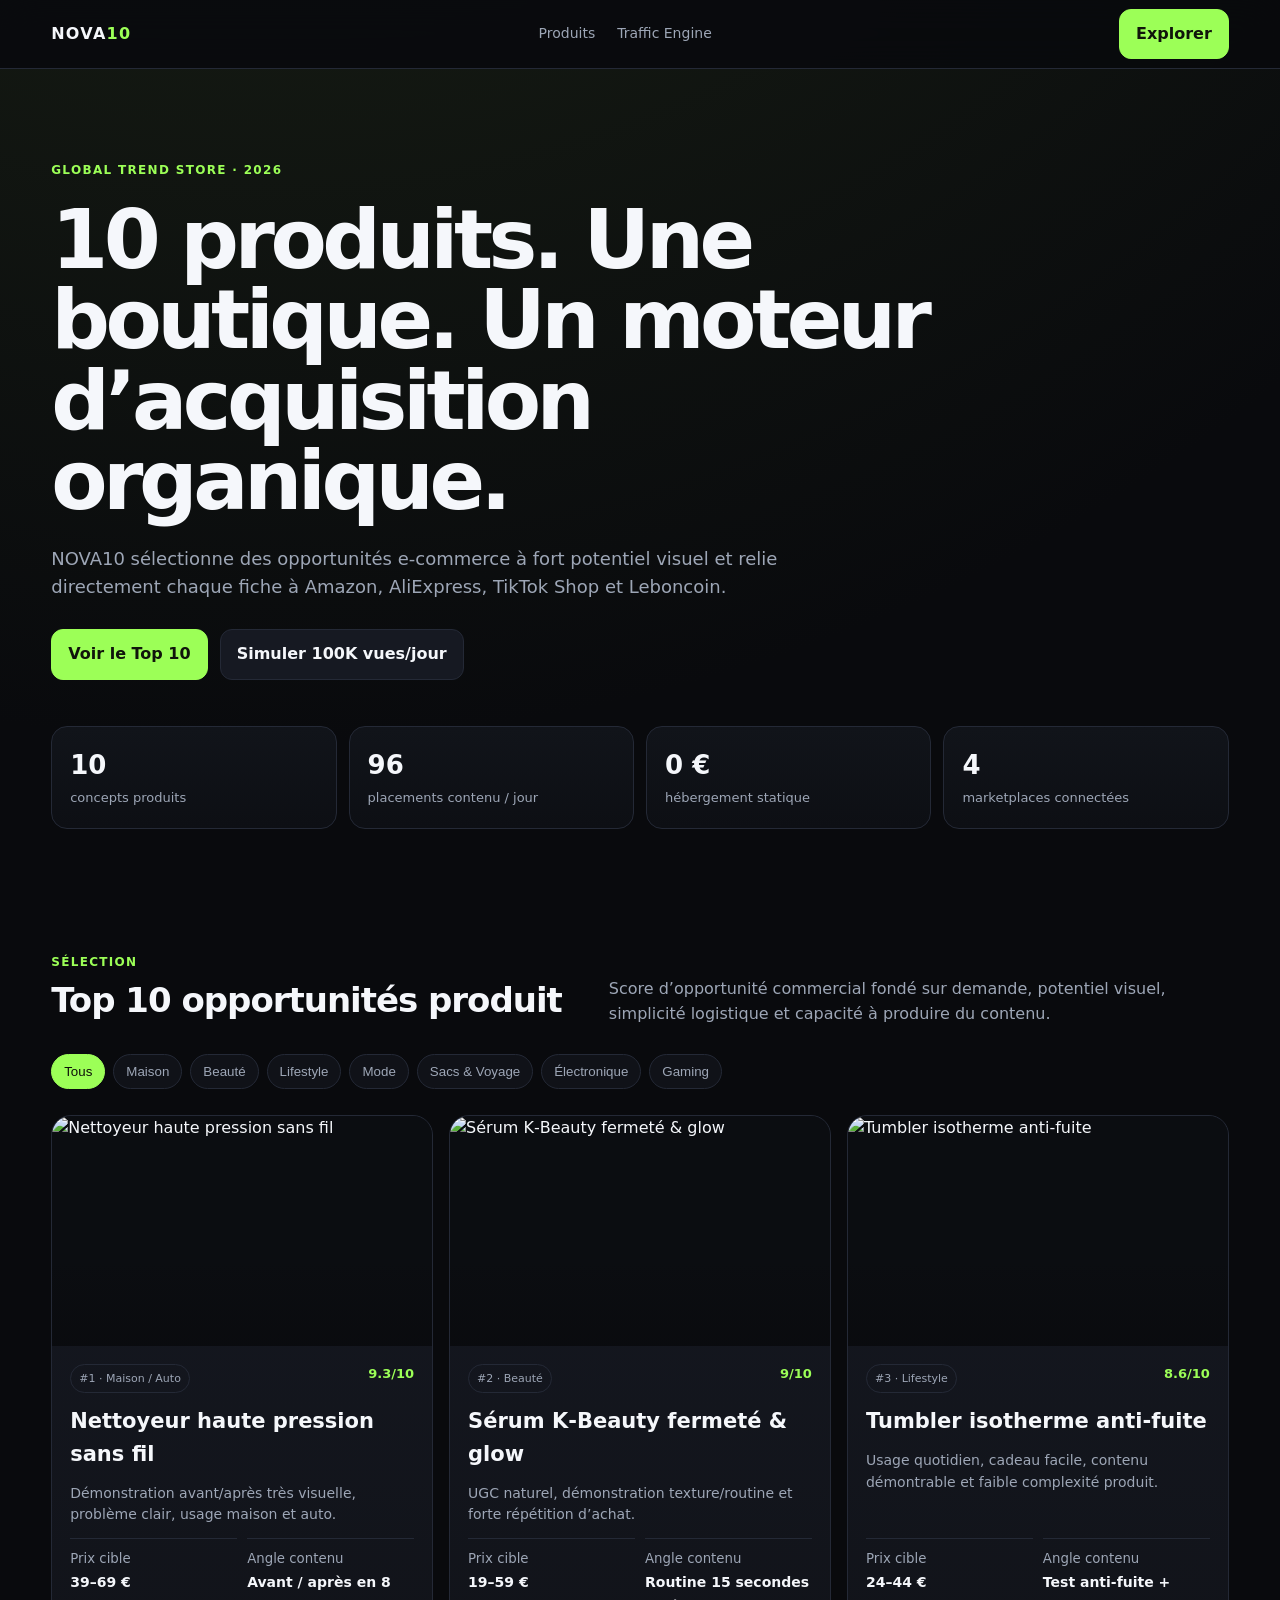
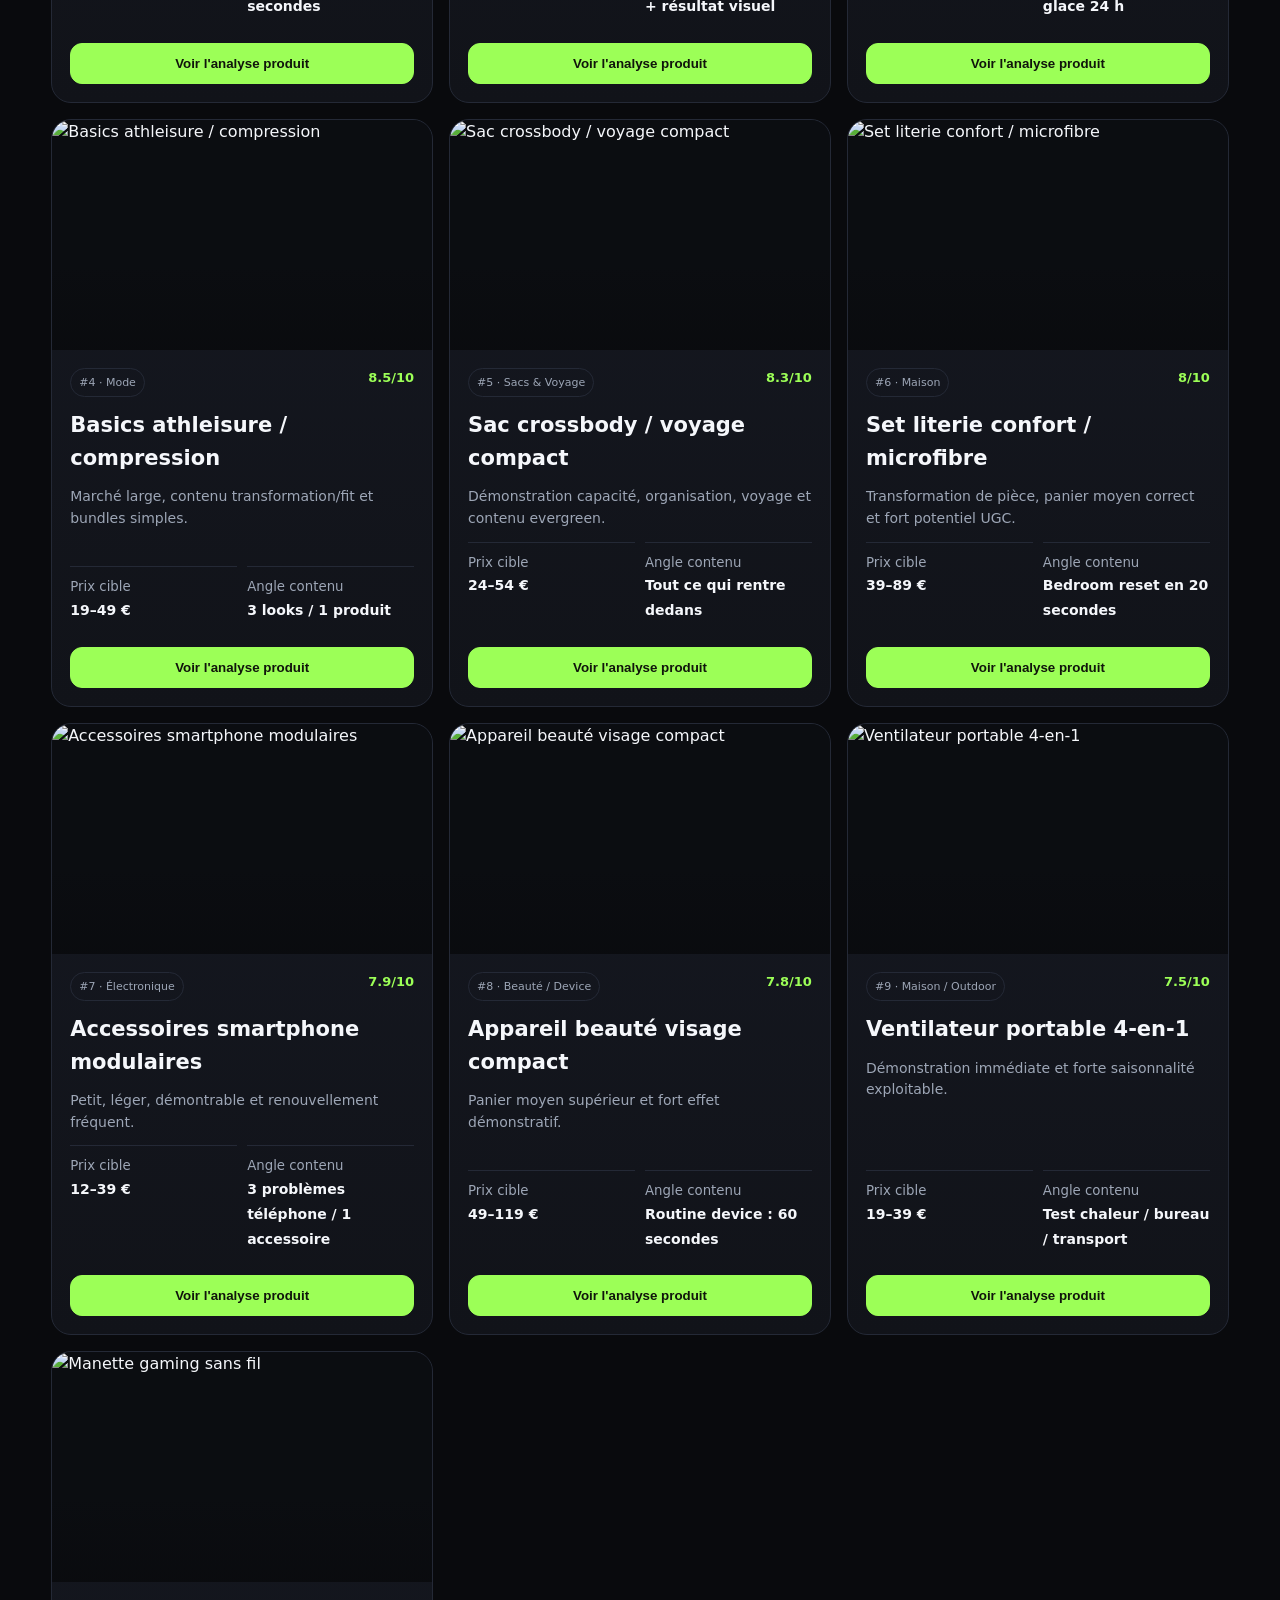
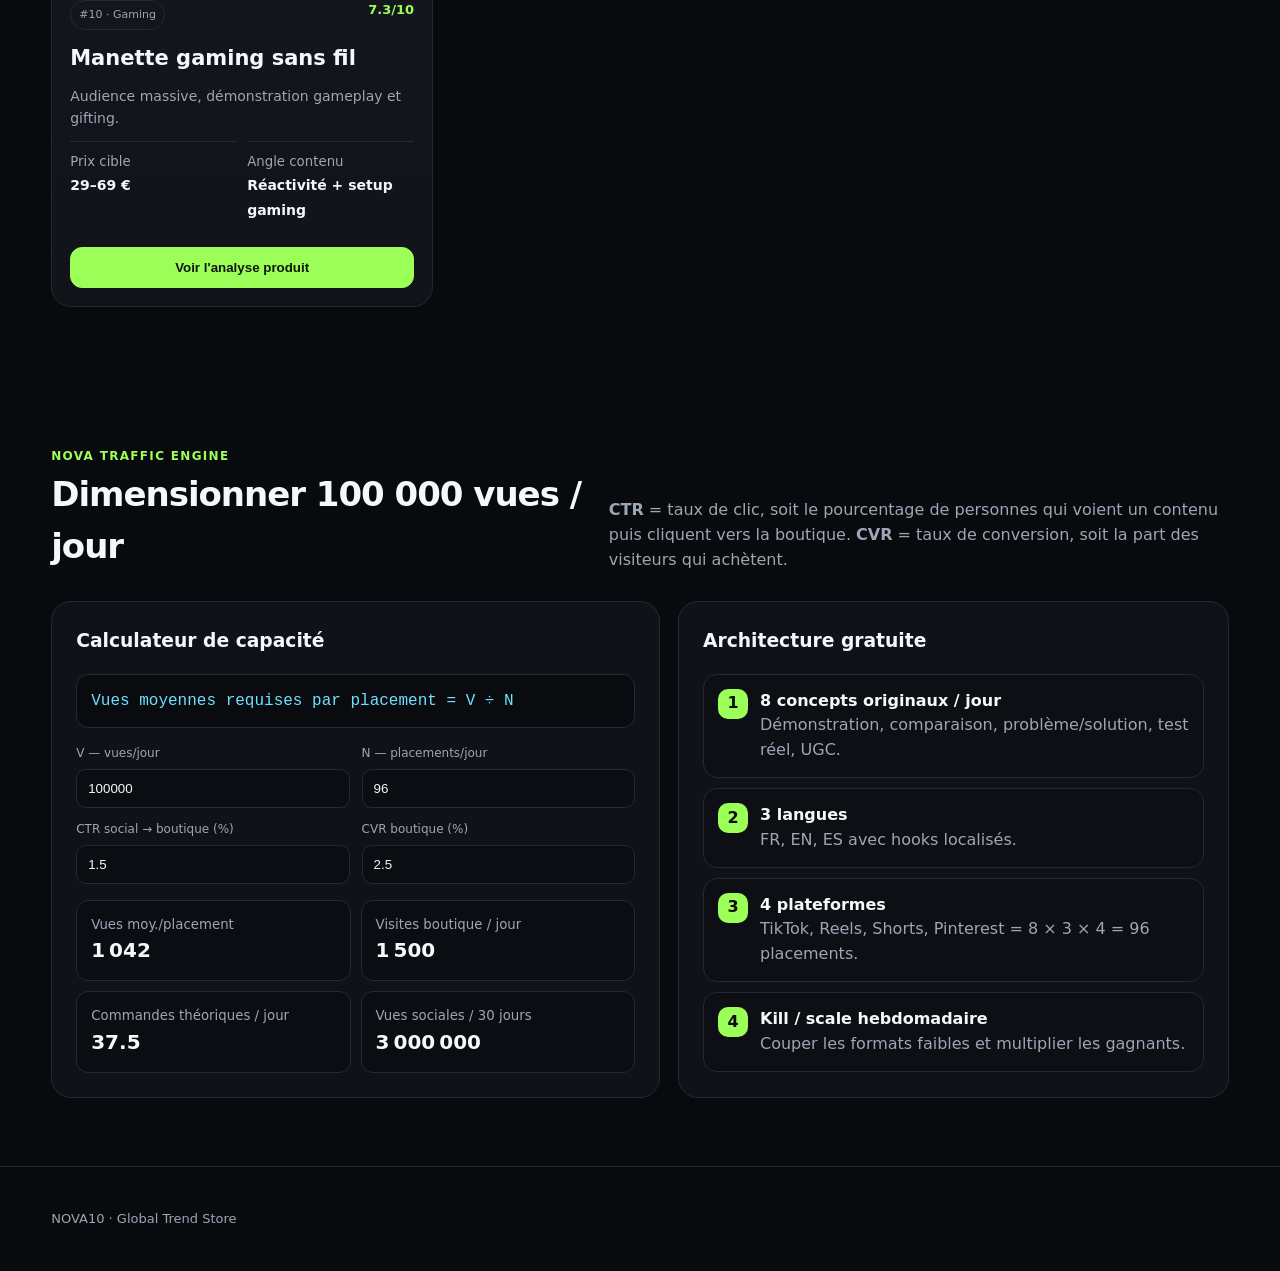
==== public/index.html @ 5c788a46 "Deploy final NOVA10 store with real product images" ====
<!doctype html>
<html lang="fr">
<head>
<meta charset="utf-8">
<meta name="viewport" content="width=device-width,initial-scale=1">
<title>NOVA10 — Global Trend Store</title>
<meta name="description" content="Top 10 produits e-commerce avec liens vers marketplaces et moteur de trafic organique.">
<style>
:root{--bg:#090a0d;--card:#111319;--card2:#151821;--text:#f5f7fb;--muted:#9da6b6;--line:#242936;--accent:#9cff57;--accent2:#70e1ff}*{box-sizing:border-box}html{scroll-behavior:smooth}body{margin:0;background:radial-gradient(circle at 20% -20%,#202a18 0,transparent 30%),var(--bg);font-family:Inter,system-ui,-apple-system,Segoe UI,Roboto,Arial;color:var(--text);line-height:1.55}a{color:inherit;text-decoration:none}.wrap{width:min(1180px,92vw);margin:auto}nav{position:sticky;top:0;z-index:20;background:rgba(9,10,13,.88);backdrop-filter:blur(18px);border-bottom:1px solid var(--line)}.navin{height:68px;display:flex;align-items:center;justify-content:space-between;gap:20px}.brand{font-weight:900;letter-spacing:.08em}.brand b{color:var(--accent)}.navlinks{display:flex;gap:22px;color:var(--muted);font-size:14px}.btn{display:inline-flex;align-items:center;justify-content:center;border-radius:12px;padding:12px 16px;border:1px solid var(--line);background:#161922;font-weight:750;cursor:pointer}.btn.primary{background:var(--accent);border-color:var(--accent);color:#10150b}.hero{padding:88px 0 52px}.kicker{display:inline-block;color:var(--accent);font-weight:800;letter-spacing:.11em;text-transform:uppercase;font-size:12px}h1{font-size:clamp(42px,7vw,82px);line-height:.98;margin:18px 0 24px;max-width:980px;letter-spacing:-.055em}.hero p{max-width:760px;color:var(--muted);font-size:18px}.hero-actions{display:flex;gap:12px;flex-wrap:wrap;margin-top:28px}.stats{display:grid;grid-template-columns:repeat(4,1fr);gap:12px;margin-top:46px}.stat{padding:18px;border:1px solid var(--line);border-radius:16px;background:linear-gradient(180deg,#11141a,#0d0f14)}.stat strong{font-size:26px;display:block}.stat span{font-size:13px;color:var(--muted)}section{padding:68px 0}.section-head{display:flex;justify-content:space-between;align-items:end;gap:20px;margin-bottom:28px}.section-head h2{font-size:34px;margin:0;letter-spacing:-.03em}.section-head p{max-width:620px;color:var(--muted);margin:0}.filters{display:flex;gap:8px;flex-wrap:wrap;margin:20px 0 26px}.filter{border:1px solid var(--line);background:#101218;color:var(--muted);padding:9px 12px;border-radius:999px;cursor:pointer}.filter.active{color:#0d1109;background:var(--accent);border-color:var(--accent)}.grid{display:grid;grid-template-columns:repeat(3,1fr);gap:16px}.card{border:1px solid var(--line);background:linear-gradient(180deg,var(--card2),var(--card));border-radius:20px;overflow:hidden;display:flex;flex-direction:column;min-height:470px}.visual{height:230px;position:relative;overflow:hidden;background:#0b0d11}.visual img{width:100%;height:100%;object-fit:cover;display:block;transition:transform .25s}.card:hover .visual img{transform:scale(1.025)}.visual:after{content:'';position:absolute;inset:auto 0 0 0;height:38%;background:linear-gradient(180deg,transparent,rgba(9,10,13,.6))}.cardbody{padding:18px;display:flex;flex-direction:column;gap:12px;flex:1}.tagrow{display:flex;justify-content:space-between;gap:10px}.tag{font-size:11px;border:1px solid var(--line);padding:5px 8px;border-radius:999px;color:var(--muted)}.score{color:var(--accent);font-weight:850;font-size:13px}.card h3{margin:0;font-size:21px}.card p{color:var(--muted);font-size:14px;margin:0}.meta{display:grid;grid-template-columns:1fr 1fr;gap:10px;margin-top:auto}.meta div{border-top:1px solid var(--line);padding-top:10px}.meta small{display:block;color:var(--muted)}.meta strong{font-size:14px}.card .btn{margin-top:12px;width:100%}.lab{display:grid;grid-template-columns:1.05fr .95fr;gap:18px}.panel{border:1px solid var(--line);border-radius:20px;background:#101219;padding:24px}.panel h3{margin-top:0}.equation{font-family:ui-monospace,SFMono-Regular,Menlo,monospace;background:#090b0f;border:1px solid var(--line);padding:14px;border-radius:12px;color:var(--accent2)}.controls{display:grid;grid-template-columns:repeat(2,1fr);gap:12px}.control label{display:block;color:var(--muted);font-size:12px;margin-bottom:6px}.control input{width:100%;background:#0b0d12;border:1px solid var(--line);border-radius:10px;padding:11px;color:var(--text)}.output{display:grid;grid-template-columns:repeat(2,1fr);gap:10px;margin-top:16px}.metric{padding:14px;border-radius:12px;background:#0b0d12;border:1px solid var(--line)}.metric small{display:block;color:var(--muted)}.metric b{font-size:20px}.stack{display:grid;gap:10px}.step{display:flex;gap:12px;align-items:flex-start;padding:14px;border:1px solid var(--line);border-radius:14px;background:#0d0f14}.stepnum{min-width:30px;height:30px;border-radius:10px;background:var(--accent);color:#0a0e07;display:grid;place-items:center;font-weight:900}.notice{border-left:3px solid var(--accent2);padding:14px 16px;background:#0d1116;color:var(--muted);border-radius:0 10px 10px 0}footer{padding:42px 0;border-top:1px solid var(--line);color:var(--muted);font-size:13px}.modal{position:fixed;inset:0;background:rgba(0,0,0,.76);display:none;align-items:center;justify-content:center;padding:20px;z-index:50}.modal.open{display:flex}.modalbox{width:min(650px,96vw);max-height:90vh;overflow:auto;background:#11141a;border:1px solid var(--line);border-radius:22px;padding:26px;position:relative}.close{position:absolute;right:16px;top:12px;border:0;background:transparent;color:white;font-size:28px;cursor:pointer}.shops{display:grid;grid-template-columns:1fr 1fr;gap:10px;margin-top:16px}@media(max-width:900px){.grid{grid-template-columns:repeat(2,1fr)}.lab{grid-template-columns:1fr}.stats{grid-template-columns:repeat(2,1fr)}}@media(max-width:620px){.navlinks{display:none}.grid{grid-template-columns:1fr}.controls,.output,.shops{grid-template-columns:1fr}.section-head{display:block}h1{font-size:48px}.visual{height:250px}}
</style>
</head>
<body>
<nav><div class="wrap navin"><a class="brand" href="#">NOVA<b>10</b></a><div class="navlinks"><a href="#shop">Produits</a><a href="#traffic">Traffic Engine</a></div><a class="btn primary" href="#shop">Explorer</a></div></nav>
<header class="hero"><div class="wrap"><span class="kicker">Global trend store · 2026</span><h1>10 produits. Une boutique. Un moteur d’acquisition organique.</h1><p>NOVA10 sélectionne des opportunités e-commerce à fort potentiel visuel et relie directement chaque fiche à Amazon, AliExpress, TikTok Shop et Leboncoin.</p><div class="hero-actions"><a class="btn primary" href="#shop">Voir le Top 10</a><a class="btn" href="#traffic">Simuler 100K vues/jour</a></div><div class="stats"><div class="stat"><strong>10</strong><span>concepts produits</span></div><div class="stat"><strong>96</strong><span>placements contenu / jour</span></div><div class="stat"><strong>0 €</strong><span>hébergement statique</span></div><div class="stat"><strong>4</strong><span>marketplaces connectées</span></div></div></div></header>
<main>
<section id="shop"><div class="wrap"><div class="section-head"><div><span class="kicker">Sélection</span><h2>Top 10 opportunités produit</h2></div><p>Score d’opportunité commercial fondé sur demande, potentiel visuel, simplicité logistique et capacité à produire du contenu.</p></div><div id="filters" class="filters"></div><div id="productGrid" class="grid"></div></div></section>
<section id="traffic"><div class="wrap"><div class="section-head"><div><span class="kicker">NOVA Traffic Engine</span><h2>Dimensionner 100 000 vues / jour</h2></div><p><b>CTR</b> = taux de clic, soit le pourcentage de personnes qui voient un contenu puis cliquent vers la boutique. <b>CVR</b> = taux de conversion, soit la part des visiteurs qui achètent.</p></div><div class="lab"><div class="panel"><h3>Calculateur de capacité</h3><div class="equation">Vues moyennes requises par placement = V ÷ N</div><div class="controls" style="margin-top:16px"><div class="control"><label>V — vues/jour</label><input id="targetViews" type="number" value="100000"></div><div class="control"><label>N — placements/jour</label><input id="placements" type="number" value="96"></div><div class="control"><label>CTR social → boutique (%)</label><input id="ctr" type="number" step=".1" value="1.5"></div><div class="control"><label>CVR boutique (%)</label><input id="cvr" type="number" step=".1" value="2.5"></div></div><div class="output"><div class="metric"><small>Vues moy./placement</small><b id="avgViews"></b></div><div class="metric"><small>Visites boutique / jour</small><b id="visits"></b></div><div class="metric"><small>Commandes théoriques / jour</small><b id="orders"></b></div><div class="metric"><small>Vues sociales / 30 jours</small><b id="monthlyViews"></b></div></div></div><div class="panel"><h3>Architecture gratuite</h3><div class="stack"><div class="step"><div class="stepnum">1</div><div><b>8 concepts originaux / jour</b><br><span style="color:#9da6b6">Démonstration, comparaison, problème/solution, test réel, UGC.</span></div></div><div class="step"><div class="stepnum">2</div><div><b>3 langues</b><br><span style="color:#9da6b6">FR, EN, ES avec hooks localisés.</span></div></div><div class="step"><div class="stepnum">3</div><div><b>4 plateformes</b><br><span style="color:#9da6b6">TikTok, Reels, Shorts, Pinterest = 8 × 3 × 4 = 96 placements.</span></div></div><div class="step"><div class="stepnum">4</div><div><b>Kill / scale hebdomadaire</b><br><span style="color:#9da6b6">Couper les formats faibles et multiplier les gagnants.</span></div></div></div></div></div></div></section>
</main>
<footer><div class="wrap">NOVA10 · Global Trend Store</div></footer>
<div id="modal" class="modal"><div class="modalbox"><button class="close" onclick="closeModal()">×</button><div id="modalContent"></div></div></div>
<script>
const P=[
{rank:1,slug:'pressure',name:'Nettoyeur haute pression sans fil',category:'Maison / Auto',score:9.3,retail:'39–69 €',why:'Démonstration avant/après très visuelle, problème clair, usage maison et auto.',angle:'Avant / après en 8 secondes',image:'https://images.pexels.com/photos/6873081/pexels-photo-6873081.jpeg?auto=compress&cs=tinysrgb&w=1200',amazon:'https://www.amazon.fr/s?k=nettoyeur+haute+pression+sans+fil',ali:'https://www.aliexpress.com/wholesale?SearchText=cordless+pressure+washer',tiktok:'https://shop.tiktok.com/us/k/cordless-pressure-washer'},
{rank:2,slug:'serum',name:'Sérum K‑Beauty fermeté & glow',category:'Beauté',score:9.0,retail:'19–59 €',why:'UGC naturel, démonstration texture/routine et forte répétition d’achat.',angle:'Routine 15 secondes + résultat visuel',image:'https://images.pexels.com/photos/12563412/pexels-photo-12563412.jpeg?auto=compress&cs=tinysrgb&w=1200',amazon:'https://www.amazon.fr/s?k=korean+firming+serum+kbeauty',ali:'https://www.aliexpress.com/wholesale?SearchText=korean+firming+serum',tiktok:'https://shop.tiktok.com/us/k/korean-firming-serum'},
{rank:3,slug:'tumbler',name:'Tumbler isotherme anti-fuite',category:'Lifestyle',score:8.6,retail:'24–44 €',why:'Usage quotidien, cadeau facile, contenu démontrable et faible complexité produit.',angle:'Test anti-fuite + glace 24 h',image:'https://images.pexels.com/photos/36890951/pexels-photo-36890951.jpeg?auto=compress&cs=tinysrgb&w=1200',amazon:'https://www.amazon.fr/s?k=tumbler+isotherme+anti+fuite',ali:'https://www.aliexpress.com/wholesale?SearchText=insulated+tumbler+leakproof',tiktok:'https://shop.tiktok.com/us/k/insulated-tumbler'},
{rank:4,slug:'athleisure',name:'Basics athleisure / compression',category:'Mode',score:8.5,retail:'19–49 €',why:'Marché large, contenu transformation/fit et bundles simples.',angle:'3 looks / 1 produit',image:'https://images.pexels.com/photos/29259720/pexels-photo-29259720.jpeg?auto=compress&cs=tinysrgb&w=1200',amazon:'https://www.amazon.fr/s?k=athleisure+compression+set',ali:'https://www.aliexpress.com/wholesale?SearchText=athleisure+compression+set',tiktok:'https://shop.tiktok.com/us/k/athleisure'},
{rank:5,slug:'crossbody',name:'Sac crossbody / voyage compact',category:'Sacs & Voyage',score:8.3,retail:'24–54 €',why:'Démonstration capacité, organisation, voyage et contenu evergreen.',angle:'Tout ce qui rentre dedans',image:'https://images.pexels.com/photos/36283940/pexels-photo-36283940.jpeg?auto=compress&cs=tinysrgb&w=1200',amazon:'https://www.amazon.fr/s?k=sac+crossbody+voyage+compact',ali:'https://www.aliexpress.com/wholesale?SearchText=crossbody+travel+bag',tiktok:'https://shop.tiktok.com/us/k/crossbody-bag'},
{rank:6,slug:'bedding',name:'Set literie confort / microfibre',category:'Maison',score:8.0,retail:'39–89 €',why:'Transformation de pièce, panier moyen correct et fort potentiel UGC.',angle:'Bedroom reset en 20 secondes',image:'https://images.pexels.com/photos/5629134/pexels-photo-5629134.jpeg?auto=compress&cs=tinysrgb&w=1200',amazon:'https://www.amazon.fr/s?k=parure+de+lit+microfibre+confort',ali:'https://www.aliexpress.com/wholesale?SearchText=microfiber+bedding+set',tiktok:'https://shop.tiktok.com/us/k/bedding-set'},
{rank:7,slug:'phone',name:'Accessoires smartphone modulaires',category:'Électronique',score:7.9,retail:'12–39 €',why:'Petit, léger, démontrable et renouvellement fréquent.',angle:'3 problèmes téléphone / 1 accessoire',image:'https://images.pexels.com/photos/10736999/pexels-photo-10736999.jpeg?auto=compress&cs=tinysrgb&w=1200',amazon:'https://www.amazon.fr/s?k=accessoires+smartphone+support+chargeur',ali:'https://www.aliexpress.com/wholesale?SearchText=smartphone+accessories',tiktok:'https://shop.tiktok.com/us/k/phone-accessories'},
{rank:8,slug:'beauty-device',name:'Appareil beauté visage compact',category:'Beauté / Device',score:7.8,retail:'49–119 €',why:'Panier moyen supérieur et fort effet démonstratif.',angle:'Routine device : 60 secondes',image:'https://images.pexels.com/photos/7011389/pexels-photo-7011389.jpeg?auto=compress&cs=tinysrgb&w=1200',amazon:'https://www.amazon.fr/s?k=appareil+beaute+visage+massage+led',ali:'https://www.aliexpress.com/wholesale?SearchText=facial+beauty+device',tiktok:'https://shop.tiktok.com/us/k/facial-beauty-device'},
{rank:9,slug:'fan',name:'Ventilateur portable 4-en-1',category:'Maison / Outdoor',score:7.5,retail:'19–39 €',why:'Démonstration immédiate et forte saisonnalité exploitable.',angle:'Test chaleur / bureau / transport',image:'https://images.pexels.com/photos/27023942/pexels-photo-27023942.jpeg?auto=compress&cs=tinysrgb&w=1200',amazon:'https://www.amazon.fr/s?k=ventilateur+portable+rechargeable+4+en+1',ali:'https://www.aliexpress.com/wholesale?SearchText=portable+fan+rechargeable',tiktok:'https://shop.tiktok.com/us/k/portable-fan'},
{rank:10,slug:'controller',name:'Manette gaming sans fil',category:'Gaming',score:7.3,retail:'29–69 €',why:'Audience massive, démonstration gameplay et gifting.',angle:'Réactivité + setup gaming',image:'https://images.pexels.com/photos/7862248/pexels-photo-7862248.jpeg?auto=compress&cs=tinysrgb&w=1200',amazon:'https://www.amazon.fr/s?k=manette+gaming+pc+sans+fil',ali:'https://www.aliexpress.com/wholesale?SearchText=gaming+controller+wireless',tiktok:'https://shop.tiktok.com/us/k/gaming-controller'}
];
const grid=document.querySelector('#productGrid'),filterBox=document.querySelector('#filters'),modal=document.querySelector('#modal'),modalContent=document.querySelector('#modalContent');
function cats(){return ['Tous',...new Set(P.map(p=>p.category.split(' / ')[0]))]}
function renderFilters(){filterBox.innerHTML=cats().map((c,i)=>`<button class="filter ${i===0?'active':''}" data-cat="${c}">${c}</button>`).join('');document.querySelectorAll('.filter').forEach(b=>b.onclick=()=>{document.querySelectorAll('.filter').forEach(x=>x.classList.remove('active'));b.classList.add('active');renderProducts(b.dataset.cat)})}
function renderProducts(cat='Tous'){const list=cat==='Tous'?P:P.filter(p=>p.category.startsWith(cat));grid.innerHTML=list.map(p=>`<article class="card"><div class="visual"><img src="${p.image}" alt="${p.name}" loading="lazy"></div><div class="cardbody"><div class="tagrow"><span class="tag">#${p.rank} · ${p.category}</span><span class="score">${p.score}/10</span></div><h3>${p.name}</h3><p>${p.why}</p><div class="meta"><div><small>Prix cible</small><strong>${p.retail}</strong></div><div><small>Angle contenu</small><strong>${p.angle}</strong></div></div><button class="btn primary" onclick="openProduct('${p.slug}')">Voir l'analyse produit</button></div></article>`).join('')}
window.openProduct=function(slug){const p=P.find(x=>x.slug===slug);const lbc='https://www.leboncoin.fr/recherche?text='+encodeURIComponent(p.name);modalContent.innerHTML=`<span class="kicker">Offres disponibles</span><div style="display:grid;grid-template-columns:130px 1fr;gap:16px;align-items:start;margin-top:12px"><img src="${p.image}" alt="${p.name}" style="width:130px;height:130px;object-fit:cover;border-radius:16px;border:1px solid var(--line)"><div><h2 style="margin:0 0 8px">${p.name}</h2><p style="color:#9da6b6;margin:0">${p.why}</p></div></div><p><strong>Angle créatif :</strong> ${p.angle}</p><p><strong>Prix cible :</strong> ${p.retail}</p><div class="notice">Les liens renvoient vers des recherches/offres réelles. Les prix, vendeurs et disponibilités peuvent changer.</div><div class="shops"><a class="btn primary" target="_blank" rel="sponsored nofollow noopener" href="${p.amazon}">Amazon</a><a class="btn" target="_blank" rel="sponsored nofollow noopener" href="${p.ali}">AliExpress</a><a class="btn" target="_blank" rel="sponsored nofollow noopener" href="${p.tiktok}">TikTok Shop</a><a class="btn" target="_blank" rel="nofollow noopener" href="${lbc}">Leboncoin</a></div>`;modal.classList.add('open')};window.closeModal=()=>modal.classList.remove('open');modal.addEventListener('click',e=>{if(e.target===modal)closeModal()});
function recalc(){const V=+targetViews.value||0,N=+placements.value||1,C=(+ctr.value||0)/100,R=(+cvr.value||0)/100;avgViews.textContent=Math.round(V/N).toLocaleString('fr-FR');visits.textContent=Math.round(V*C).toLocaleString('fr-FR');orders.textContent=(V*C*R).toFixed(1);monthlyViews.textContent=Math.round(V*30).toLocaleString('fr-FR')}['targetViews','placements','ctr','cvr'].forEach(id=>document.querySelector('#'+id).addEventListener('input',recalc));renderFilters();renderProducts();recalc();
</script>
</body>
</html>
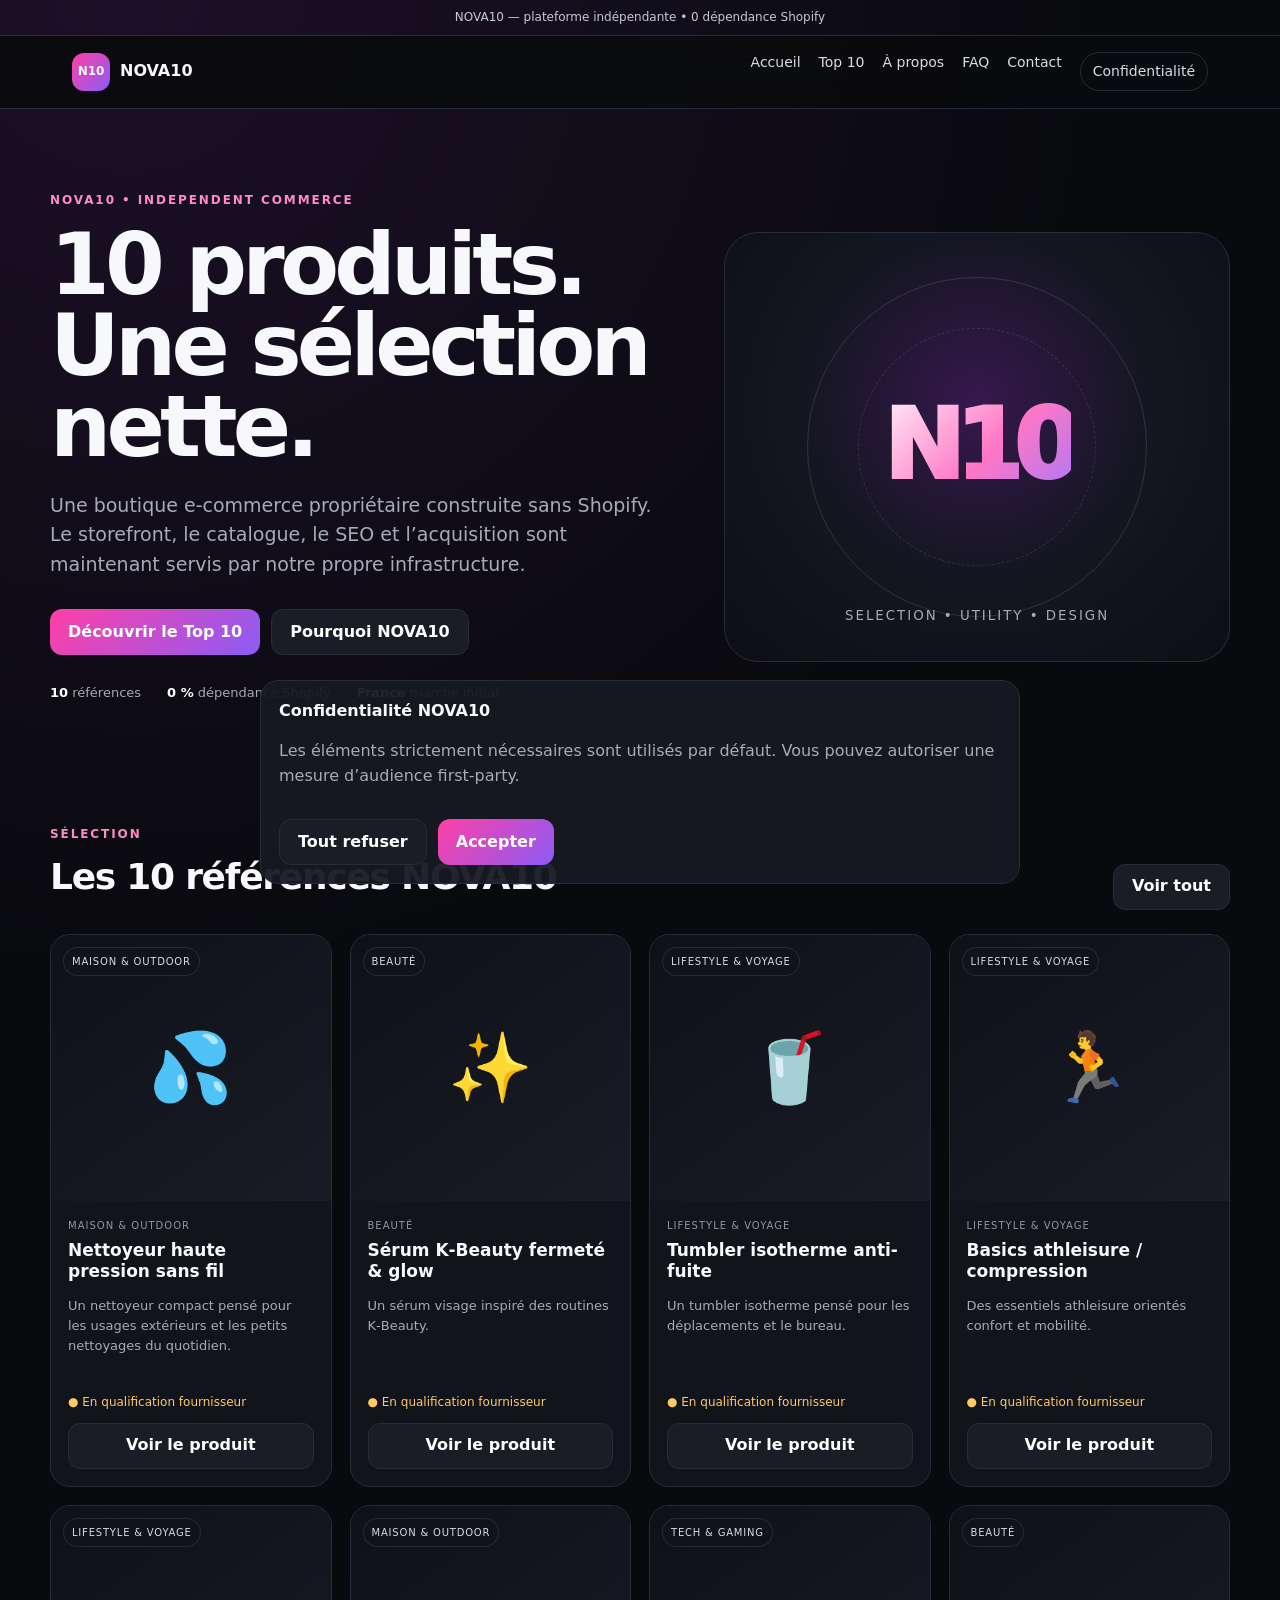
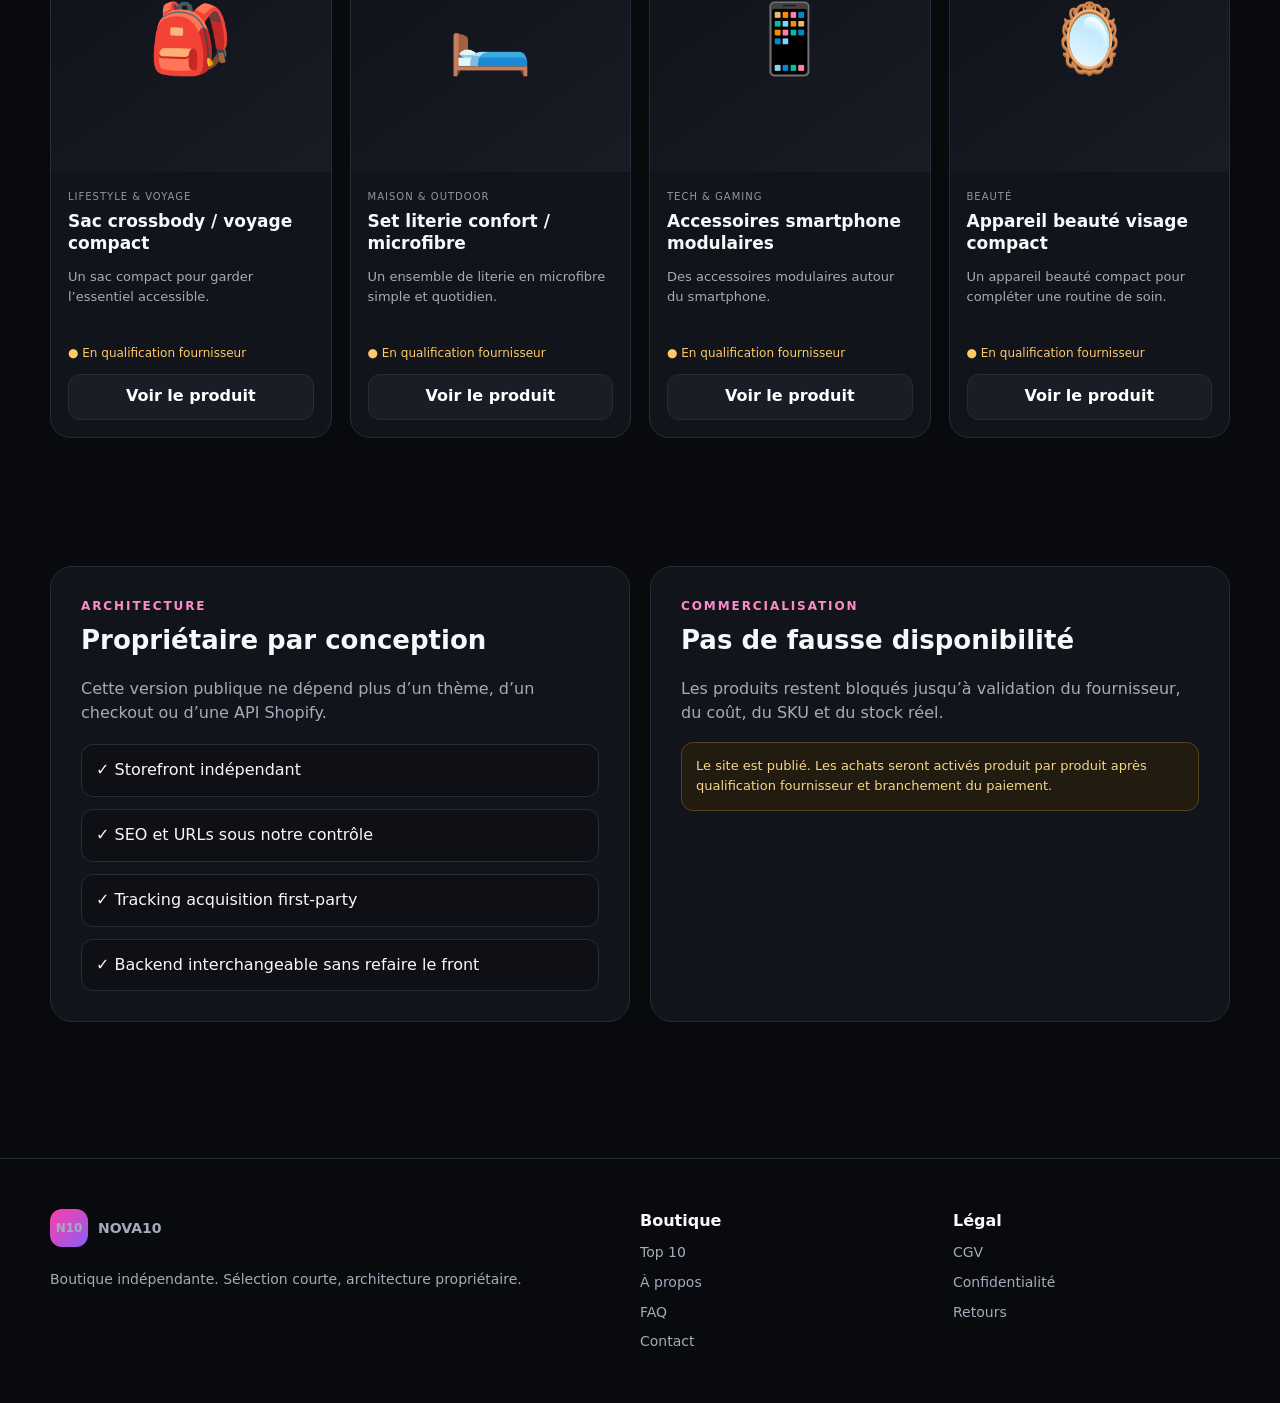
==== commit bd74bf25: "Publish independent NOVA10 storefront" ====
--- a/public/index.html
+++ b/public/index.html
@@ -1,42 +1,29 @@
 <!doctype html>
 <html lang="fr">
 <head>
-<meta charset="utf-8">
-<meta name="viewport" content="width=device-width,initial-scale=1">
-<title>NOVA10 — Global Trend Store</title>
-<meta name="description" content="Top 10 produits e-commerce avec liens vers marketplaces et moteur de trafic organique.">
+<meta charset="utf-8"><meta name="viewport" content="width=device-width,initial-scale=1">
+<title>NOVA10 — Boutique indépendante</title>
+<meta name="description" content="NOVA10, boutique e-commerce indépendante de Shopify.">
 <style>
-:root{--bg:#090a0d;--card:#111319;--card2:#151821;--text:#f5f7fb;--muted:#9da6b6;--line:#242936;--accent:#9cff57;--accent2:#70e1ff}*{box-sizing:border-box}html{scroll-behavior:smooth}body{margin:0;background:radial-gradient(circle at 20% -20%,#202a18 0,transparent 30%),var(--bg);font-family:Inter,system-ui,-apple-system,Segoe UI,Roboto,Arial;color:var(--text);line-height:1.55}a{color:inherit;text-decoration:none}.wrap{width:min(1180px,92vw);margin:auto}nav{position:sticky;top:0;z-index:20;background:rgba(9,10,13,.88);backdrop-filter:blur(18px);border-bottom:1px solid var(--line)}.navin{height:68px;display:flex;align-items:center;justify-content:space-between;gap:20px}.brand{font-weight:900;letter-spacing:.08em}.brand b{color:var(--accent)}.navlinks{display:flex;gap:22px;color:var(--muted);font-size:14px}.btn{display:inline-flex;align-items:center;justify-content:center;border-radius:12px;padding:12px 16px;border:1px solid var(--line);background:#161922;font-weight:750;cursor:pointer}.btn.primary{background:var(--accent);border-color:var(--accent);color:#10150b}.hero{padding:88px 0 52px}.kicker{display:inline-block;color:var(--accent);font-weight:800;letter-spacing:.11em;text-transform:uppercase;font-size:12px}h1{font-size:clamp(42px,7vw,82px);line-height:.98;margin:18px 0 24px;max-width:980px;letter-spacing:-.055em}.hero p{max-width:760px;color:var(--muted);font-size:18px}.hero-actions{display:flex;gap:12px;flex-wrap:wrap;margin-top:28px}.stats{display:grid;grid-template-columns:repeat(4,1fr);gap:12px;margin-top:46px}.stat{padding:18px;border:1px solid var(--line);border-radius:16px;background:linear-gradient(180deg,#11141a,#0d0f14)}.stat strong{font-size:26px;display:block}.stat span{font-size:13px;color:var(--muted)}section{padding:68px 0}.section-head{display:flex;justify-content:space-between;align-items:end;gap:20px;margin-bottom:28px}.section-head h2{font-size:34px;margin:0;letter-spacing:-.03em}.section-head p{max-width:620px;color:var(--muted);margin:0}.filters{display:flex;gap:8px;flex-wrap:wrap;margin:20px 0 26px}.filter{border:1px solid var(--line);background:#101218;color:var(--muted);padding:9px 12px;border-radius:999px;cursor:pointer}.filter.active{color:#0d1109;background:var(--accent);border-color:var(--accent)}.grid{display:grid;grid-template-columns:repeat(3,1fr);gap:16px}.card{border:1px solid var(--line);background:linear-gradient(180deg,var(--card2),var(--card));border-radius:20px;overflow:hidden;display:flex;flex-direction:column;min-height:470px}.visual{height:230px;position:relative;overflow:hidden;background:#0b0d11}.visual img{width:100%;height:100%;object-fit:cover;display:block;transition:transform .25s}.card:hover .visual img{transform:scale(1.025)}.visual:after{content:'';position:absolute;inset:auto 0 0 0;height:38%;background:linear-gradient(180deg,transparent,rgba(9,10,13,.6))}.cardbody{padding:18px;display:flex;flex-direction:column;gap:12px;flex:1}.tagrow{display:flex;justify-content:space-between;gap:10px}.tag{font-size:11px;border:1px solid var(--line);padding:5px 8px;border-radius:999px;color:var(--muted)}.score{color:var(--accent);font-weight:850;font-size:13px}.card h3{margin:0;font-size:21px}.card p{color:var(--muted);font-size:14px;margin:0}.meta{display:grid;grid-template-columns:1fr 1fr;gap:10px;margin-top:auto}.meta div{border-top:1px solid var(--line);padding-top:10px}.meta small{display:block;color:var(--muted)}.meta strong{font-size:14px}.card .btn{margin-top:12px;width:100%}.lab{display:grid;grid-template-columns:1.05fr .95fr;gap:18px}.panel{border:1px solid var(--line);border-radius:20px;background:#101219;padding:24px}.panel h3{margin-top:0}.equation{font-family:ui-monospace,SFMono-Regular,Menlo,monospace;background:#090b0f;border:1px solid var(--line);padding:14px;border-radius:12px;color:var(--accent2)}.controls{display:grid;grid-template-columns:repeat(2,1fr);gap:12px}.control label{display:block;color:var(--muted);font-size:12px;margin-bottom:6px}.control input{width:100%;background:#0b0d12;border:1px solid var(--line);border-radius:10px;padding:11px;color:var(--text)}.output{display:grid;grid-template-columns:repeat(2,1fr);gap:10px;margin-top:16px}.metric{padding:14px;border-radius:12px;background:#0b0d12;border:1px solid var(--line)}.metric small{display:block;color:var(--muted)}.metric b{font-size:20px}.stack{display:grid;gap:10px}.step{display:flex;gap:12px;align-items:flex-start;padding:14px;border:1px solid var(--line);border-radius:14px;background:#0d0f14}.stepnum{min-width:30px;height:30px;border-radius:10px;background:var(--accent);color:#0a0e07;display:grid;place-items:center;font-weight:900}.notice{border-left:3px solid var(--accent2);padding:14px 16px;background:#0d1116;color:var(--muted);border-radius:0 10px 10px 0}footer{padding:42px 0;border-top:1px solid var(--line);color:var(--muted);font-size:13px}.modal{position:fixed;inset:0;background:rgba(0,0,0,.76);display:none;align-items:center;justify-content:center;padding:20px;z-index:50}.modal.open{display:flex}.modalbox{width:min(650px,96vw);max-height:90vh;overflow:auto;background:#11141a;border:1px solid var(--line);border-radius:22px;padding:26px;position:relative}.close{position:absolute;right:16px;top:12px;border:0;background:transparent;color:white;font-size:28px;cursor:pointer}.shops{display:grid;grid-template-columns:1fr 1fr;gap:10px;margin-top:16px}@media(max-width:900px){.grid{grid-template-columns:repeat(2,1fr)}.lab{grid-template-columns:1fr}.stats{grid-template-columns:repeat(2,1fr)}}@media(max-width:620px){.navlinks{display:none}.grid{grid-template-columns:1fr}.controls,.output,.shops{grid-template-columns:1fr}.section-head{display:block}h1{font-size:48px}.visual{height:250px}}
+:root{--bg:#090a0e;--panel:#12141b;--line:#282c38;--text:#f7f8fb;--muted:#a5abba;--a:#ff3fa6;--b:#8b5cf6;--max:1180px}*{box-sizing:border-box}html{scroll-behavior:smooth}body{margin:0;background:radial-gradient(circle at 10% 0,#1c1028 0,transparent 30%),var(--bg);color:var(--text);font-family:Inter,system-ui,-apple-system,Segoe UI,sans-serif;line-height:1.55}a{color:inherit;text-decoration:none}button,input,select{font:inherit}.wrap{max-width:var(--max);margin:auto;padding-inline:22px}.top{font-size:12px;text-align:center;padding:8px;border-bottom:1px solid var(--line);color:#c6cada}.header{position:sticky;top:0;z-index:30;background:#0a0b0eea;backdrop-filter:blur(16px);border-bottom:1px solid var(--line)}.head{height:72px;display:flex;align-items:center;justify-content:space-between;gap:24px}.brand{display:flex;align-items:center;gap:10px;font-weight:900}.logo{width:38px;height:38px;border-radius:12px;display:grid;place-items:center;background:linear-gradient(135deg,var(--a),var(--b));font-size:12px}.nav{display:flex;gap:18px;color:#d9dce6;font-size:14px}.pill{border:1px solid var(--line);border-radius:99px;padding:8px 12px}.hero{display:grid;grid-template-columns:1.1fr .9fr;align-items:center;gap:56px;padding:82px 0 58px}.eyebrow{font-size:12px;letter-spacing:.16em;text-transform:uppercase;color:#ff8ac9;font-weight:800}.hero h1{font-size:clamp(48px,7vw,86px);line-height:.94;letter-spacing:-.055em;margin:15px 0 24px}.hero p,.muted{color:var(--muted)}.hero p{font-size:19px;max-width:670px}.actions{display:flex;gap:11px;flex-wrap:wrap;margin-top:30px}.btn{display:inline-flex;align-items:center;justify-content:center;min-height:46px;padding:0 18px;border-radius:12px;border:1px solid var(--line);background:#1a1d25;color:white;font-weight:800;cursor:pointer}.btn.primary{border:0;background:linear-gradient(135deg,var(--a),var(--b))}.btn:disabled{opacity:.45}.heroCard{height:430px;border:1px solid var(--line);border-radius:34px;background:radial-gradient(circle at 50% 40%,#37184e 0,#141621 48%,#0d0f14 100%);display:grid;place-items:center;position:relative;overflow:hidden}.orbit{position:absolute;width:340px;height:340px;border:1px solid #ffffff20;border-radius:50%}.orbit:after{content:"";position:absolute;inset:50px;border:1px dashed #ffffff1d;border-radius:50%}.n10{font-size:96px;font-weight:950;letter-spacing:-.09em;background:linear-gradient(135deg,#fff,#ff77c6 55%,#9e78ff);-webkit-background-clip:text;color:transparent}.heroCard small{position:absolute;bottom:34px;color:var(--muted);text-transform:uppercase;letter-spacing:.15em}.stats{display:flex;gap:26px;flex-wrap:wrap;margin-top:28px;font-size:13px;color:var(--muted)}.stats b{color:white}.section{padding:64px 0}.sectionHead{display:flex;justify-content:space-between;align-items:end;gap:20px;margin-bottom:24px}.sectionHead h2{font-size:36px;letter-spacing:-.035em;margin:5px 0}.filters{display:flex;gap:10px;margin:20px 0 26px}.filters input,.filters select{background:#0d0f14;color:white;border:1px solid var(--line);border-radius:11px;padding:12px 14px}.filters input{flex:1}.grid{display:grid;grid-template-columns:repeat(4,1fr);gap:18px}.card{border:1px solid var(--line);border-radius:20px;background:var(--panel);overflow:hidden;display:flex;flex-direction:column}.visual{aspect-ratio:1.05;display:grid;place-items:center;background:linear-gradient(145deg,#0f1118,#191c25);position:relative;font-size:68px}.tag{position:absolute;left:12px;top:12px;font-size:10px;padding:6px 8px;border-radius:99px;background:#11141bd9;border:1px solid #ffffff18;color:#d7dbe4;text-transform:uppercase;letter-spacing:.08em}.meta{padding:17px 17px 10px;flex:1}.category{font-size:10px;letter-spacing:.1em;text-transform:uppercase;color:#8f96a7}.meta h3{font-size:17px;line-height:1.25;margin:7px 0 10px}.meta p{color:var(--muted);font-size:13px}.foot{padding:14px 17px 17px}.status{font-size:12px;color:#ffc967;margin-bottom:11px}.full{width:100%}.split{display:grid;grid-template-columns:1fr 1fr;gap:20px}.panel{border:1px solid var(--line);background:var(--panel);border-radius:22px;padding:30px}.panel h3{font-size:26px;margin:5px 0 14px}.checks{display:grid;gap:12px;margin-top:18px}.check{padding:13px 14px;border:1px solid var(--line);border-radius:12px;background:#0e1016}.notice{border:1px solid #554322;background:#211b10;color:#f5d68b;border-radius:12px;padding:13px 14px;font-size:13px}.route{display:none}.route.active{display:block}.pageHero{padding:64px 0 30px}.pageHero h1{font-size:clamp(42px,6vw,68px);letter-spacing:-.05em;margin:10px 0}.prose{max-width:820px}.prose p,.prose li{color:#c5cad5}.faq details{border:1px solid var(--line);background:var(--panel);border-radius:14px;padding:15px 17px;margin:10px 0}.footer{border-top:1px solid var(--line);margin-top:72px}.footerGrid{display:grid;grid-template-columns:2fr 1fr 1fr;gap:36px;padding:50px 0}.footer a,.footer p{color:var(--muted);font-size:14px}.col{display:grid;align-content:start;gap:8px}.cookie{position:fixed;z-index:80;left:16px;right:16px;bottom:16px;max-width:760px;margin:auto;border:1px solid var(--line);border-radius:18px;background:#171a22f2;padding:18px}.hidden{display:none!important}.modal{position:fixed;inset:0;z-index:70;background:#05060acc;display:grid;place-items:center;padding:20px}.modalBox{width:min(700px,100%);background:var(--panel);border:1px solid var(--line);border-radius:24px;padding:24px}.close{float:right;background:#1c1f28;color:white;border:1px solid var(--line);border-radius:10px;width:40px;height:40px}.badges{display:flex;gap:8px;flex-wrap:wrap;margin:15px 0}.badge{font-size:12px;border:1px solid var(--line);padding:6px 9px;border-radius:99px}@media(max-width:900px){.nav{display:none}.hero,.split{grid-template-columns:1fr}.heroCard{height:310px}.grid{grid-template-columns:repeat(2,1fr)}.footerGrid{grid-template-columns:1fr 1fr}}@media(max-width:560px){.grid,.footerGrid{grid-template-columns:1fr}.hero h1{font-size:50px}.filters{flex-direction:column}}
 </style>
-</head>
-<body>
-<nav><div class="wrap navin"><a class="brand" href="#">NOVA<b>10</b></a><div class="navlinks"><a href="#shop">Produits</a><a href="#traffic">Traffic Engine</a></div><a class="btn primary" href="#shop">Explorer</a></div></nav>
-<header class="hero"><div class="wrap"><span class="kicker">Global trend store · 2026</span><h1>10 produits. Une boutique. Un moteur d’acquisition organique.</h1><p>NOVA10 sélectionne des opportunités e-commerce à fort potentiel visuel et relie directement chaque fiche à Amazon, AliExpress, TikTok Shop et Leboncoin.</p><div class="hero-actions"><a class="btn primary" href="#shop">Voir le Top 10</a><a class="btn" href="#traffic">Simuler 100K vues/jour</a></div><div class="stats"><div class="stat"><strong>10</strong><span>concepts produits</span></div><div class="stat"><strong>96</strong><span>placements contenu / jour</span></div><div class="stat"><strong>0 €</strong><span>hébergement statique</span></div><div class="stat"><strong>4</strong><span>marketplaces connectées</span></div></div></div></header>
+</head><body>
+<div class="top">NOVA10 — plateforme indépendante • 0 dépendance Shopify</div>
+<header class="header"><div class="wrap head"><a class="brand" href="#/"><span class="logo">N10</span>NOVA10</a><nav class="nav"><a href="#/">Accueil</a><a href="#/boutique">Top 10</a><a href="#/apropos">À propos</a><a href="#/faq">FAQ</a><a href="#/contact">Contact</a><a class="pill" href="#/confidentialite">Confidentialité</a></nav></div></header>
 <main>
-<section id="shop"><div class="wrap"><div class="section-head"><div><span class="kicker">Sélection</span><h2>Top 10 opportunités produit</h2></div><p>Score d’opportunité commercial fondé sur demande, potentiel visuel, simplicité logistique et capacité à produire du contenu.</p></div><div id="filters" class="filters"></div><div id="productGrid" class="grid"></div></div></section>
-<section id="traffic"><div class="wrap"><div class="section-head"><div><span class="kicker">NOVA Traffic Engine</span><h2>Dimensionner 100 000 vues / jour</h2></div><p><b>CTR</b> = taux de clic, soit le pourcentage de personnes qui voient un contenu puis cliquent vers la boutique. <b>CVR</b> = taux de conversion, soit la part des visiteurs qui achètent.</p></div><div class="lab"><div class="panel"><h3>Calculateur de capacité</h3><div class="equation">Vues moyennes requises par placement = V ÷ N</div><div class="controls" style="margin-top:16px"><div class="control"><label>V — vues/jour</label><input id="targetViews" type="number" value="100000"></div><div class="control"><label>N — placements/jour</label><input id="placements" type="number" value="96"></div><div class="control"><label>CTR social → boutique (%)</label><input id="ctr" type="number" step=".1" value="1.5"></div><div class="control"><label>CVR boutique (%)</label><input id="cvr" type="number" step=".1" value="2.5"></div></div><div class="output"><div class="metric"><small>Vues moy./placement</small><b id="avgViews"></b></div><div class="metric"><small>Visites boutique / jour</small><b id="visits"></b></div><div class="metric"><small>Commandes théoriques / jour</small><b id="orders"></b></div><div class="metric"><small>Vues sociales / 30 jours</small><b id="monthlyViews"></b></div></div></div><div class="panel"><h3>Architecture gratuite</h3><div class="stack"><div class="step"><div class="stepnum">1</div><div><b>8 concepts originaux / jour</b><br><span style="color:#9da6b6">Démonstration, comparaison, problème/solution, test réel, UGC.</span></div></div><div class="step"><div class="stepnum">2</div><div><b>3 langues</b><br><span style="color:#9da6b6">FR, EN, ES avec hooks localisés.</span></div></div><div class="step"><div class="stepnum">3</div><div><b>4 plateformes</b><br><span style="color:#9da6b6">TikTok, Reels, Shorts, Pinterest = 8 × 3 × 4 = 96 placements.</span></div></div><div class="step"><div class="stepnum">4</div><div><b>Kill / scale hebdomadaire</b><br><span style="color:#9da6b6">Couper les formats faibles et multiplier les gagnants.</span></div></div></div></div></div></div></section>
+<section class="route active" data-route="home"><div class="wrap hero"><div><div class="eyebrow">NOVA10 • Independent Commerce</div><h1>10 produits.<br>Une sélection nette.</h1><p>Une boutique e-commerce propriétaire construite sans Shopify. Le storefront, le catalogue, le SEO et l’acquisition sont maintenant servis par notre propre infrastructure.</p><div class="actions"><a class="btn primary" href="#/boutique">Découvrir le Top 10</a><a class="btn" href="#/apropos">Pourquoi NOVA10</a></div><div class="stats"><span><b>10</b> références</span><span><b>0 %</b> dépendance Shopify</span><span><b>France</b> marché initial</span></div></div><div class="heroCard"><div class="orbit"></div><div class="n10">N10</div><small>Selection • Utility • Design</small></div></div><div class="wrap section"><div class="sectionHead"><div><div class="eyebrow">Sélection</div><h2>Les 10 références NOVA10</h2></div><a href="#/boutique" class="btn">Voir tout</a></div><div id="homeGrid" class="grid"></div></div><div class="wrap section"><div class="split"><div class="panel"><div class="eyebrow">Architecture</div><h3>Propriétaire par conception</h3><p class="muted">Cette version publique ne dépend plus d’un thème, d’un checkout ou d’une API Shopify.</p><div class="checks"><div class="check">✓ Storefront indépendant</div><div class="check">✓ SEO et URLs sous notre contrôle</div><div class="check">✓ Tracking acquisition first-party</div><div class="check">✓ Backend interchangeable sans refaire le front</div></div></div><div class="panel"><div class="eyebrow">Commercialisation</div><h3>Pas de fausse disponibilité</h3><p class="muted">Les produits restent bloqués jusqu’à validation du fournisseur, du coût, du SKU et du stock réel.</p><div class="notice">Le site est publié. Les achats seront activés produit par produit après qualification fournisseur et branchement du paiement.</div></div></div></div></section>
+<section class="route" data-route="shop"><div class="wrap pageHero"><div class="eyebrow">Catalogue</div><h1>Top 10 NOVA10</h1><p class="muted">Une sélection multi-catégories orientée usage et potentiel créatif.</p></div><div class="wrap section" style="padding-top:18px"><div class="filters"><input id="search" placeholder="Rechercher un produit…"><select id="category"><option value="">Toutes les catégories</option><option>Beauté</option><option>Maison & Outdoor</option><option>Tech & Gaming</option><option>Lifestyle & Voyage</option></select></div><div id="shopGrid" class="grid"></div></div></section>
+<section class="route" data-route="about"><div class="wrap pageHero"><div class="eyebrow">À propos</div><h1>Une sélection courte, pensée pour être testée vite.</h1><p class="muted">NOVA10 concentre ses efforts sur dix références maximum pour améliorer le contenu, le sourcing et la mesure des performances.</p></div><div class="wrap section prose"><h2>Indépendance technologique</h2><p>Le storefront publié ici est indépendant de Shopify. Paiement, commandes, stock, CRM et analytics peuvent évoluer derrière des interfaces propriétaires sans obliger à reconstruire le site.</p></div></section>
+<section class="route" data-route="faq"><div class="wrap pageHero"><div class="eyebrow">FAQ</div><h1>Questions fréquentes</h1></div><div class="wrap section faq"><details><summary>Les produits sont-ils déjà disponibles ?</summary><p>Chaque référence sera activée seulement après validation du fournisseur, du stock, du prix d’achat et des conditions de livraison.</p></details><details><summary>NOVA10 utilise-t-il encore Shopify ?</summary><p>Non pour cette plateforme publique indépendante.</p></details><details><summary>Comment contacter NOVA10 ?</summary><p>giniusconcept@gmail.com</p></details></div></section>
+<section class="route" data-route="contact"><div class="wrap pageHero"><div class="eyebrow">Contact</div><h1>Contacter NOVA10</h1><p class="muted">Service client et demandes commerciales.</p><div class="actions"><a class="btn primary" href="mailto:giniusconcept@gmail.com?subject=NOVA10%20-%20Contact">Envoyer un e-mail</a></div></div></section>
+<section class="route" data-route="privacy"><div class="wrap pageHero"><div class="eyebrow">Confidentialité</div><h1>Politique de confidentialité</h1></div><div class="wrap section prose"><p>NOVA10 limite les traitements aux données nécessaires au fonctionnement du site. Les mesures d’audience non nécessaires restent désactivées sans consentement.</p><h2>Vos droits</h2><p>Contact : giniusconcept@gmail.com.</p></div></section>
+<section class="route" data-route="terms"><div class="wrap pageHero"><div class="eyebrow">Légal</div><h1>Conditions générales de vente</h1></div><div class="wrap section prose"><p><b>Version préparatoire.</b> Les ventes ne sont pas encore activées tant que les données juridiques, fournisseurs et paiement ne sont pas validés.</p><h2>Commande et paiement</h2><p>Une commande commerciale ne sera définitive qu’après validation du checkout et confirmation du paiement par le prestataire activé.</p></div></section>
+<section class="route" data-route="returns"><div class="wrap pageHero"><div class="eyebrow">Retours</div><h1>Retours & remboursements</h1></div><div class="wrap section prose"><p>La politique complète sera activée avec l’ouverture commerciale. Contact : giniusconcept@gmail.com.</p></div></section>
 </main>
-<footer><div class="wrap">NOVA10 · Global Trend Store</div></footer>
-<div id="modal" class="modal"><div class="modalbox"><button class="close" onclick="closeModal()">×</button><div id="modalContent"></div></div></div>
+<footer class="footer"><div class="wrap footerGrid"><div class="col"><a class="brand" href="#/"><span class="logo">N10</span>NOVA10</a><p>Boutique indépendante. Sélection courte, architecture propriétaire.</p></div><div class="col"><b>Boutique</b><a href="#/boutique">Top 10</a><a href="#/apropos">À propos</a><a href="#/faq">FAQ</a><a href="#/contact">Contact</a></div><div class="col"><b>Légal</b><a href="#/cgv">CGV</a><a href="#/confidentialite">Confidentialité</a><a href="#/retours">Retours</a></div></div></footer>
+<div id="cookie" class="cookie hidden"><b>Confidentialité NOVA10</b><p class="muted">Les éléments strictement nécessaires sont utilisés par défaut. Vous pouvez autoriser une mesure d’audience first-party.</p><div class="actions"><button class="btn" data-consent="essential">Tout refuser</button><button class="btn primary" data-consent="analytics">Accepter</button></div></div>
+<div id="modal" class="modal hidden"><div class="modalBox"><button class="close" id="close">×</button><div id="mcat" class="eyebrow"></div><h2 id="mtitle"></h2><div id="micon" style="font-size:90px;text-align:center;padding:22px"></div><p id="mdesc" class="muted"></p><div id="mbadges" class="badges"></div><div class="notice">Référence en qualification fournisseur. Achat désactivé jusqu’à validation du SKU, du coût, du stock et du fulfillment.</div><div class="actions"><button class="btn primary" disabled>Achat bientôt disponible</button></div></div></div>
 <script>
-const P=[
-{rank:1,slug:'pressure',name:'Nettoyeur haute pression sans fil',category:'Maison / Auto',score:9.3,retail:'39–69 €',why:'Démonstration avant/après très visuelle, problème clair, usage maison et auto.',angle:'Avant / après en 8 secondes',image:'https://images.pexels.com/photos/6873081/pexels-photo-6873081.jpeg?auto=compress&cs=tinysrgb&w=1200',amazon:'https://www.amazon.fr/s?k=nettoyeur+haute+pression+sans+fil',ali:'https://www.aliexpress.com/wholesale?SearchText=cordless+pressure+washer',tiktok:'https://shop.tiktok.com/us/k/cordless-pressure-washer'},
-{rank:2,slug:'serum',name:'Sérum K‑Beauty fermeté & glow',category:'Beauté',score:9.0,retail:'19–59 €',why:'UGC naturel, démonstration texture/routine et forte répétition d’achat.',angle:'Routine 15 secondes + résultat visuel',image:'https://images.pexels.com/photos/12563412/pexels-photo-12563412.jpeg?auto=compress&cs=tinysrgb&w=1200',amazon:'https://www.amazon.fr/s?k=korean+firming+serum+kbeauty',ali:'https://www.aliexpress.com/wholesale?SearchText=korean+firming+serum',tiktok:'https://shop.tiktok.com/us/k/korean-firming-serum'},
-{rank:3,slug:'tumbler',name:'Tumbler isotherme anti-fuite',category:'Lifestyle',score:8.6,retail:'24–44 €',why:'Usage quotidien, cadeau facile, contenu démontrable et faible complexité produit.',angle:'Test anti-fuite + glace 24 h',image:'https://images.pexels.com/photos/36890951/pexels-photo-36890951.jpeg?auto=compress&cs=tinysrgb&w=1200',amazon:'https://www.amazon.fr/s?k=tumbler+isotherme+anti+fuite',ali:'https://www.aliexpress.com/wholesale?SearchText=insulated+tumbler+leakproof',tiktok:'https://shop.tiktok.com/us/k/insulated-tumbler'},
-{rank:4,slug:'athleisure',name:'Basics athleisure / compression',category:'Mode',score:8.5,retail:'19–49 €',why:'Marché large, contenu transformation/fit et bundles simples.',angle:'3 looks / 1 produit',image:'https://images.pexels.com/photos/29259720/pexels-photo-29259720.jpeg?auto=compress&cs=tinysrgb&w=1200',amazon:'https://www.amazon.fr/s?k=athleisure+compression+set',ali:'https://www.aliexpress.com/wholesale?SearchText=athleisure+compression+set',tiktok:'https://shop.tiktok.com/us/k/athleisure'},
-{rank:5,slug:'crossbody',name:'Sac crossbody / voyage compact',category:'Sacs & Voyage',score:8.3,retail:'24–54 €',why:'Démonstration capacité, organisation, voyage et contenu evergreen.',angle:'Tout ce qui rentre dedans',image:'https://images.pexels.com/photos/36283940/pexels-photo-36283940.jpeg?auto=compress&cs=tinysrgb&w=1200',amazon:'https://www.amazon.fr/s?k=sac+crossbody+voyage+compact',ali:'https://www.aliexpress.com/wholesale?SearchText=crossbody+travel+bag',tiktok:'https://shop.tiktok.com/us/k/crossbody-bag'},
-{rank:6,slug:'bedding',name:'Set literie confort / microfibre',category:'Maison',score:8.0,retail:'39–89 €',why:'Transformation de pièce, panier moyen correct et fort potentiel UGC.',angle:'Bedroom reset en 20 secondes',image:'https://images.pexels.com/photos/5629134/pexels-photo-5629134.jpeg?auto=compress&cs=tinysrgb&w=1200',amazon:'https://www.amazon.fr/s?k=parure+de+lit+microfibre+confort',ali:'https://www.aliexpress.com/wholesale?SearchText=microfiber+bedding+set',tiktok:'https://shop.tiktok.com/us/k/bedding-set'},
-{rank:7,slug:'phone',name:'Accessoires smartphone modulaires',category:'Électronique',score:7.9,retail:'12–39 €',why:'Petit, léger, démontrable et renouvellement fréquent.',angle:'3 problèmes téléphone / 1 accessoire',image:'https://images.pexels.com/photos/10736999/pexels-photo-10736999.jpeg?auto=compress&cs=tinysrgb&w=1200',amazon:'https://www.amazon.fr/s?k=accessoires+smartphone+support+chargeur',ali:'https://www.aliexpress.com/wholesale?SearchText=smartphone+accessories',tiktok:'https://shop.tiktok.com/us/k/phone-accessories'},
-{rank:8,slug:'beauty-device',name:'Appareil beauté visage compact',category:'Beauté / Device',score:7.8,retail:'49–119 €',why:'Panier moyen supérieur et fort effet démonstratif.',angle:'Routine device : 60 secondes',image:'https://images.pexels.com/photos/7011389/pexels-photo-7011389.jpeg?auto=compress&cs=tinysrgb&w=1200',amazon:'https://www.amazon.fr/s?k=appareil+beaute+visage+massage+led',ali:'https://www.aliexpress.com/wholesale?SearchText=facial+beauty+device',tiktok:'https://shop.tiktok.com/us/k/facial-beauty-device'},
-{rank:9,slug:'fan',name:'Ventilateur portable 4-en-1',category:'Maison / Outdoor',score:7.5,retail:'19–39 €',why:'Démonstration immédiate et forte saisonnalité exploitable.',angle:'Test chaleur / bureau / transport',image:'https://images.pexels.com/photos/27023942/pexels-photo-27023942.jpeg?auto=compress&cs=tinysrgb&w=1200',amazon:'https://www.amazon.fr/s?k=ventilateur+portable+rechargeable+4+en+1',ali:'https://www.aliexpress.com/wholesale?SearchText=portable+fan+rechargeable',tiktok:'https://shop.tiktok.com/us/k/portable-fan'},
-{rank:10,slug:'controller',name:'Manette gaming sans fil',category:'Gaming',score:7.3,retail:'29–69 €',why:'Audience massive, démonstration gameplay et gifting.',angle:'Réactivité + setup gaming',image:'https://images.pexels.com/photos/7862248/pexels-photo-7862248.jpeg?auto=compress&cs=tinysrgb&w=1200',amazon:'https://www.amazon.fr/s?k=manette+gaming+pc+sans+fil',ali:'https://www.aliexpress.com/wholesale?SearchText=gaming+controller+wireless',tiktok:'https://shop.tiktok.com/us/k/gaming-controller'}
-];
-const grid=document.querySelector('#productGrid'),filterBox=document.querySelector('#filters'),modal=document.querySelector('#modal'),modalContent=document.querySelector('#modalContent');
-function cats(){return ['Tous',...new Set(P.map(p=>p.category.split(' / ')[0]))]}
-function renderFilters(){filterBox.innerHTML=cats().map((c,i)=>`<button class="filter ${i===0?'active':''}" data-cat="${c}">${c}</button>`).join('');document.querySelectorAll('.filter').forEach(b=>b.onclick=()=>{document.querySelectorAll('.filter').forEach(x=>x.classList.remove('active'));b.classList.add('active');renderProducts(b.dataset.cat)})}
-function renderProducts(cat='Tous'){const list=cat==='Tous'?P:P.filter(p=>p.category.startsWith(cat));grid.innerHTML=list.map(p=>`<article class="card"><div class="visual"><img src="${p.image}" alt="${p.name}" loading="lazy"></div><div class="cardbody"><div class="tagrow"><span class="tag">#${p.rank} · ${p.category}</span><span class="score">${p.score}/10</span></div><h3>${p.name}</h3><p>${p.why}</p><div class="meta"><div><small>Prix cible</small><strong>${p.retail}</strong></div><div><small>Angle contenu</small><strong>${p.angle}</strong></div></div><button class="btn primary" onclick="openProduct('${p.slug}')">Voir l'analyse produit</button></div></article>`).join('')}
-window.openProduct=function(slug){const p=P.find(x=>x.slug===slug);const lbc='https://www.leboncoin.fr/recherche?text='+encodeURIComponent(p.name);modalContent.innerHTML=`<span class="kicker">Offres disponibles</span><div style="display:grid;grid-template-columns:130px 1fr;gap:16px;align-items:start;margin-top:12px"><img src="${p.image}" alt="${p.name}" style="width:130px;height:130px;object-fit:cover;border-radius:16px;border:1px solid var(--line)"><div><h2 style="margin:0 0 8px">${p.name}</h2><p style="color:#9da6b6;margin:0">${p.why}</p></div></div><p><strong>Angle créatif :</strong> ${p.angle}</p><p><strong>Prix cible :</strong> ${p.retail}</p><div class="notice">Les liens renvoient vers des recherches/offres réelles. Les prix, vendeurs et disponibilités peuvent changer.</div><div class="shops"><a class="btn primary" target="_blank" rel="sponsored nofollow noopener" href="${p.amazon}">Amazon</a><a class="btn" target="_blank" rel="sponsored nofollow noopener" href="${p.ali}">AliExpress</a><a class="btn" target="_blank" rel="sponsored nofollow noopener" href="${p.tiktok}">TikTok Shop</a><a class="btn" target="_blank" rel="nofollow noopener" href="${lbc}">Leboncoin</a></div>`;modal.classList.add('open')};window.closeModal=()=>modal.classList.remove('open');modal.addEventListener('click',e=>{if(e.target===modal)closeModal()});
-function recalc(){const V=+targetViews.value||0,N=+placements.value||1,C=(+ctr.value||0)/100,R=(+cvr.value||0)/100;avgViews.textContent=Math.round(V/N).toLocaleString('fr-FR');visits.textContent=Math.round(V*C).toLocaleString('fr-FR');orders.textContent=(V*C*R).toFixed(1);monthlyViews.textContent=Math.round(V*30).toLocaleString('fr-FR')}['targetViews','placements','ctr','cvr'].forEach(id=>document.querySelector('#'+id).addEventListener('input',recalc));renderFilters();renderProducts();recalc();
-</script>
-</body>
-</html>+const P=[['nettoyeur-haute-pression-sans-fil','Nettoyeur haute pression sans fil','Maison & Outdoor','💦','Un nettoyeur compact pensé pour les usages extérieurs et les petits nettoyages du quotidien.',['Sans fil','Compact','Usage extérieur']],['serum-k-beauty-fermete-glow','Sérum K‑Beauty fermeté & glow','Beauté','✨','Un sérum visage inspiré des routines K‑Beauty.',['Routine visage','Texture légère','Éclat']],['tumbler-isotherme-anti-fuite','Tumbler isotherme anti-fuite','Lifestyle & Voyage','🥤','Un tumbler isotherme pensé pour les déplacements et le bureau.',['Isotherme','Nomade','Anti-fuite']],['basics-athleisure-compression','Basics athleisure / compression','Lifestyle & Voyage','🏃','Des essentiels athleisure orientés confort et mobilité.',['Confort','Stretch','Polyvalent']],['sac-crossbody-voyage-compact','Sac crossbody / voyage compact','Lifestyle & Voyage','🎒','Un sac compact pour garder l’essentiel accessible.',['Compact','Organisation','Voyage']],['set-literie-confort-microfibre','Set literie confort / microfibre','Maison & Outdoor','🛏️','Un ensemble de literie en microfibre simple et quotidien.',['Microfibre','Entretien simple','Confort']],['accessoires-smartphone-modulaires','Accessoires smartphone modulaires','Tech & Gaming','📱','Des accessoires modulaires autour du smartphone.',['Modulaire','Mobile','Pratique']],['appareil-beaute-visage-compact','Appareil beauté visage compact','Beauté','🪞','Un appareil beauté compact pour compléter une routine de soin.',['Compact','Routine beauté','Nomade']],['ventilateur-portable-4-en-1','Ventilateur portable 4-en-1','Tech & Gaming','🌀','Un ventilateur portable multifonction.',['Portable','Multifonction','Rechargeable']],['manette-gaming-sans-fil','Manette gaming sans fil','Tech & Gaming','🎮','Une manette sans fil pensée pour une expérience simple et confortable.',['Sans fil','Ergonomique','Gaming']]].map(([slug,title,cat,icon,desc,high])=>({slug,title,cat,icon,desc,high}));
+const card=p=>`<article class="card" data-cat="${p.cat}" data-title="${p.title.toLowerCase()}"><div class="visual"><span>${p.icon}</span><div class="tag">${p.cat}</div></div><div class="meta"><div class="category">${p.cat}</div><h3>${p.title}</h3><p>${p.desc}</p></div><div class="foot"><div class="status">● En qualification fournisseur</div><button class="btn full" onclick="openP('${p.slug}')">Voir le produit</button></div></article>`;function render(){homeGrid.innerHTML=P.slice(0,8).map(card).join('');shopGrid.innerHTML=P.map(card).join('')}function openP(s){const p=P.find(x=>x.slug===s);mcat.textContent=p.cat;mtitle.textContent=p.title;micon.textContent=p.icon;mdesc.textContent=p.desc;mbadges.innerHTML=p.high.map(x=>`<span class="badge">${x}</span>`).join('');modal.classList.remove('hidden')}close.onclick=()=>modal.classList.add('hidden');modal.onclick=e=>{if(e.target===modal)modal.classList.add('hidden')};const routes={home:'home',boutique:'shop',apropos:'about',faq:'faq',contact:'contact',confidentialite:'privacy',cgv:'terms',retours:'returns'};function route(){const k=location.hash.replace(/^#\//,'').split('/')[0]||'home',r=routes[k]||'home';document.querySelectorAll('.route').forEach(x=>x.classList.toggle('active',x.dataset.route===r));scrollTo(0,0)}addEventListener('hashchange',route);function filt(){const q=search.value.toLowerCase(),c=category.value;document.querySelectorAll('#shopGrid .card').forEach(el=>el.style.display=(!q||el.dataset.title.includes(q))&&(!c||el.dataset.cat===c)?'flex':'none')}search.oninput=filt;category.onchange=filt;const consent=localStorage.getItem('nova10_consent_v3');if(!consent)cookie.classList.remove('hidden');document.querySelectorAll('[data-consent]').forEach(b=>b.onclick=()=>{localStorage.setItem('nova10_consent_v3',b.dataset.consent);cookie.classList.add('hidden')});render();route();
+</script></body></html>
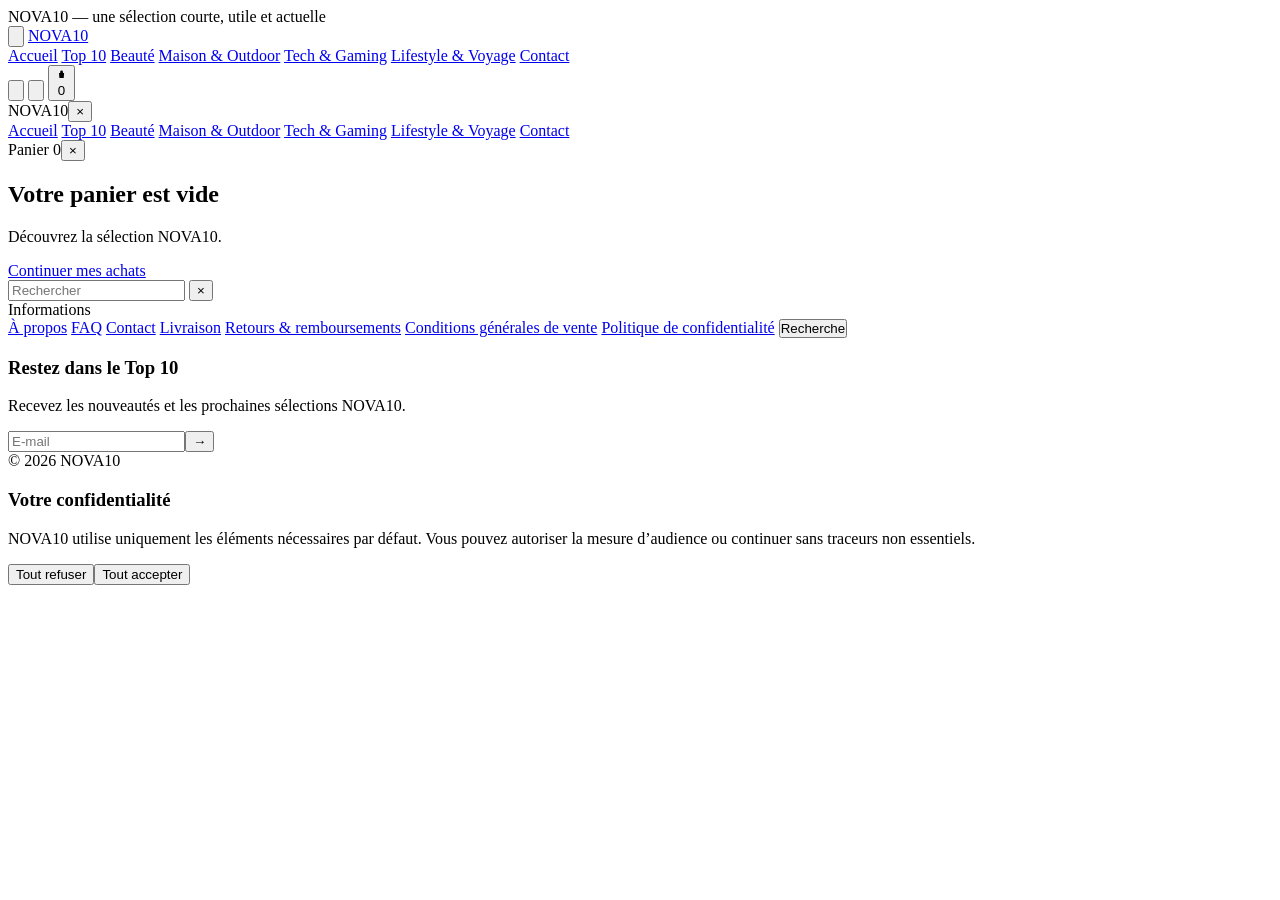
==== commit c3e164bb: "Restore NOVA10 Final storefront parity on independent site" ====
--- a/public/index.html
+++ b/public/index.html
@@ -1,29 +1,108 @@
 <!doctype html>
 <html lang="fr">
 <head>
-<meta charset="utf-8"><meta name="viewport" content="width=device-width,initial-scale=1">
-<title>NOVA10 — Boutique indépendante</title>
-<meta name="description" content="NOVA10, boutique e-commerce indépendante de Shopify.">
-<style>
-:root{--bg:#090a0e;--panel:#12141b;--line:#282c38;--text:#f7f8fb;--muted:#a5abba;--a:#ff3fa6;--b:#8b5cf6;--max:1180px}*{box-sizing:border-box}html{scroll-behavior:smooth}body{margin:0;background:radial-gradient(circle at 10% 0,#1c1028 0,transparent 30%),var(--bg);color:var(--text);font-family:Inter,system-ui,-apple-system,Segoe UI,sans-serif;line-height:1.55}a{color:inherit;text-decoration:none}button,input,select{font:inherit}.wrap{max-width:var(--max);margin:auto;padding-inline:22px}.top{font-size:12px;text-align:center;padding:8px;border-bottom:1px solid var(--line);color:#c6cada}.header{position:sticky;top:0;z-index:30;background:#0a0b0eea;backdrop-filter:blur(16px);border-bottom:1px solid var(--line)}.head{height:72px;display:flex;align-items:center;justify-content:space-between;gap:24px}.brand{display:flex;align-items:center;gap:10px;font-weight:900}.logo{width:38px;height:38px;border-radius:12px;display:grid;place-items:center;background:linear-gradient(135deg,var(--a),var(--b));font-size:12px}.nav{display:flex;gap:18px;color:#d9dce6;font-size:14px}.pill{border:1px solid var(--line);border-radius:99px;padding:8px 12px}.hero{display:grid;grid-template-columns:1.1fr .9fr;align-items:center;gap:56px;padding:82px 0 58px}.eyebrow{font-size:12px;letter-spacing:.16em;text-transform:uppercase;color:#ff8ac9;font-weight:800}.hero h1{font-size:clamp(48px,7vw,86px);line-height:.94;letter-spacing:-.055em;margin:15px 0 24px}.hero p,.muted{color:var(--muted)}.hero p{font-size:19px;max-width:670px}.actions{display:flex;gap:11px;flex-wrap:wrap;margin-top:30px}.btn{display:inline-flex;align-items:center;justify-content:center;min-height:46px;padding:0 18px;border-radius:12px;border:1px solid var(--line);background:#1a1d25;color:white;font-weight:800;cursor:pointer}.btn.primary{border:0;background:linear-gradient(135deg,var(--a),var(--b))}.btn:disabled{opacity:.45}.heroCard{height:430px;border:1px solid var(--line);border-radius:34px;background:radial-gradient(circle at 50% 40%,#37184e 0,#141621 48%,#0d0f14 100%);display:grid;place-items:center;position:relative;overflow:hidden}.orbit{position:absolute;width:340px;height:340px;border:1px solid #ffffff20;border-radius:50%}.orbit:after{content:"";position:absolute;inset:50px;border:1px dashed #ffffff1d;border-radius:50%}.n10{font-size:96px;font-weight:950;letter-spacing:-.09em;background:linear-gradient(135deg,#fff,#ff77c6 55%,#9e78ff);-webkit-background-clip:text;color:transparent}.heroCard small{position:absolute;bottom:34px;color:var(--muted);text-transform:uppercase;letter-spacing:.15em}.stats{display:flex;gap:26px;flex-wrap:wrap;margin-top:28px;font-size:13px;color:var(--muted)}.stats b{color:white}.section{padding:64px 0}.sectionHead{display:flex;justify-content:space-between;align-items:end;gap:20px;margin-bottom:24px}.sectionHead h2{font-size:36px;letter-spacing:-.035em;margin:5px 0}.filters{display:flex;gap:10px;margin:20px 0 26px}.filters input,.filters select{background:#0d0f14;color:white;border:1px solid var(--line);border-radius:11px;padding:12px 14px}.filters input{flex:1}.grid{display:grid;grid-template-columns:repeat(4,1fr);gap:18px}.card{border:1px solid var(--line);border-radius:20px;background:var(--panel);overflow:hidden;display:flex;flex-direction:column}.visual{aspect-ratio:1.05;display:grid;place-items:center;background:linear-gradient(145deg,#0f1118,#191c25);position:relative;font-size:68px}.tag{position:absolute;left:12px;top:12px;font-size:10px;padding:6px 8px;border-radius:99px;background:#11141bd9;border:1px solid #ffffff18;color:#d7dbe4;text-transform:uppercase;letter-spacing:.08em}.meta{padding:17px 17px 10px;flex:1}.category{font-size:10px;letter-spacing:.1em;text-transform:uppercase;color:#8f96a7}.meta h3{font-size:17px;line-height:1.25;margin:7px 0 10px}.meta p{color:var(--muted);font-size:13px}.foot{padding:14px 17px 17px}.status{font-size:12px;color:#ffc967;margin-bottom:11px}.full{width:100%}.split{display:grid;grid-template-columns:1fr 1fr;gap:20px}.panel{border:1px solid var(--line);background:var(--panel);border-radius:22px;padding:30px}.panel h3{font-size:26px;margin:5px 0 14px}.checks{display:grid;gap:12px;margin-top:18px}.check{padding:13px 14px;border:1px solid var(--line);border-radius:12px;background:#0e1016}.notice{border:1px solid #554322;background:#211b10;color:#f5d68b;border-radius:12px;padding:13px 14px;font-size:13px}.route{display:none}.route.active{display:block}.pageHero{padding:64px 0 30px}.pageHero h1{font-size:clamp(42px,6vw,68px);letter-spacing:-.05em;margin:10px 0}.prose{max-width:820px}.prose p,.prose li{color:#c5cad5}.faq details{border:1px solid var(--line);background:var(--panel);border-radius:14px;padding:15px 17px;margin:10px 0}.footer{border-top:1px solid var(--line);margin-top:72px}.footerGrid{display:grid;grid-template-columns:2fr 1fr 1fr;gap:36px;padding:50px 0}.footer a,.footer p{color:var(--muted);font-size:14px}.col{display:grid;align-content:start;gap:8px}.cookie{position:fixed;z-index:80;left:16px;right:16px;bottom:16px;max-width:760px;margin:auto;border:1px solid var(--line);border-radius:18px;background:#171a22f2;padding:18px}.hidden{display:none!important}.modal{position:fixed;inset:0;z-index:70;background:#05060acc;display:grid;place-items:center;padding:20px}.modalBox{width:min(700px,100%);background:var(--panel);border:1px solid var(--line);border-radius:24px;padding:24px}.close{float:right;background:#1c1f28;color:white;border:1px solid var(--line);border-radius:10px;width:40px;height:40px}.badges{display:flex;gap:8px;flex-wrap:wrap;margin:15px 0}.badge{font-size:12px;border:1px solid var(--line);padding:6px 9px;border-radius:99px}@media(max-width:900px){.nav{display:none}.hero,.split{grid-template-columns:1fr}.heroCard{height:310px}.grid{grid-template-columns:repeat(2,1fr)}.footerGrid{grid-template-columns:1fr 1fr}}@media(max-width:560px){.grid,.footerGrid{grid-template-columns:1fr}.hero h1{font-size:50px}.filters{flex-direction:column}}
-</style>
-</head><body>
-<div class="top">NOVA10 — plateforme indépendante • 0 dépendance Shopify</div>
-<header class="header"><div class="wrap head"><a class="brand" href="#/"><span class="logo">N10</span>NOVA10</a><nav class="nav"><a href="#/">Accueil</a><a href="#/boutique">Top 10</a><a href="#/apropos">À propos</a><a href="#/faq">FAQ</a><a href="#/contact">Contact</a><a class="pill" href="#/confidentialite">Confidentialité</a></nav></div></header>
-<main>
-<section class="route active" data-route="home"><div class="wrap hero"><div><div class="eyebrow">NOVA10 • Independent Commerce</div><h1>10 produits.<br>Une sélection nette.</h1><p>Une boutique e-commerce propriétaire construite sans Shopify. Le storefront, le catalogue, le SEO et l’acquisition sont maintenant servis par notre propre infrastructure.</p><div class="actions"><a class="btn primary" href="#/boutique">Découvrir le Top 10</a><a class="btn" href="#/apropos">Pourquoi NOVA10</a></div><div class="stats"><span><b>10</b> références</span><span><b>0 %</b> dépendance Shopify</span><span><b>France</b> marché initial</span></div></div><div class="heroCard"><div class="orbit"></div><div class="n10">N10</div><small>Selection • Utility • Design</small></div></div><div class="wrap section"><div class="sectionHead"><div><div class="eyebrow">Sélection</div><h2>Les 10 références NOVA10</h2></div><a href="#/boutique" class="btn">Voir tout</a></div><div id="homeGrid" class="grid"></div></div><div class="wrap section"><div class="split"><div class="panel"><div class="eyebrow">Architecture</div><h3>Propriétaire par conception</h3><p class="muted">Cette version publique ne dépend plus d’un thème, d’un checkout ou d’une API Shopify.</p><div class="checks"><div class="check">✓ Storefront indépendant</div><div class="check">✓ SEO et URLs sous notre contrôle</div><div class="check">✓ Tracking acquisition first-party</div><div class="check">✓ Backend interchangeable sans refaire le front</div></div></div><div class="panel"><div class="eyebrow">Commercialisation</div><h3>Pas de fausse disponibilité</h3><p class="muted">Les produits restent bloqués jusqu’à validation du fournisseur, du coût, du SKU et du stock réel.</p><div class="notice">Le site est publié. Les achats seront activés produit par produit après qualification fournisseur et branchement du paiement.</div></div></div></div></section>
-<section class="route" data-route="shop"><div class="wrap pageHero"><div class="eyebrow">Catalogue</div><h1>Top 10 NOVA10</h1><p class="muted">Une sélection multi-catégories orientée usage et potentiel créatif.</p></div><div class="wrap section" style="padding-top:18px"><div class="filters"><input id="search" placeholder="Rechercher un produit…"><select id="category"><option value="">Toutes les catégories</option><option>Beauté</option><option>Maison & Outdoor</option><option>Tech & Gaming</option><option>Lifestyle & Voyage</option></select></div><div id="shopGrid" class="grid"></div></div></section>
-<section class="route" data-route="about"><div class="wrap pageHero"><div class="eyebrow">À propos</div><h1>Une sélection courte, pensée pour être testée vite.</h1><p class="muted">NOVA10 concentre ses efforts sur dix références maximum pour améliorer le contenu, le sourcing et la mesure des performances.</p></div><div class="wrap section prose"><h2>Indépendance technologique</h2><p>Le storefront publié ici est indépendant de Shopify. Paiement, commandes, stock, CRM et analytics peuvent évoluer derrière des interfaces propriétaires sans obliger à reconstruire le site.</p></div></section>
-<section class="route" data-route="faq"><div class="wrap pageHero"><div class="eyebrow">FAQ</div><h1>Questions fréquentes</h1></div><div class="wrap section faq"><details><summary>Les produits sont-ils déjà disponibles ?</summary><p>Chaque référence sera activée seulement après validation du fournisseur, du stock, du prix d’achat et des conditions de livraison.</p></details><details><summary>NOVA10 utilise-t-il encore Shopify ?</summary><p>Non pour cette plateforme publique indépendante.</p></details><details><summary>Comment contacter NOVA10 ?</summary><p>giniusconcept@gmail.com</p></details></div></section>
-<section class="route" data-route="contact"><div class="wrap pageHero"><div class="eyebrow">Contact</div><h1>Contacter NOVA10</h1><p class="muted">Service client et demandes commerciales.</p><div class="actions"><a class="btn primary" href="mailto:giniusconcept@gmail.com?subject=NOVA10%20-%20Contact">Envoyer un e-mail</a></div></div></section>
-<section class="route" data-route="privacy"><div class="wrap pageHero"><div class="eyebrow">Confidentialité</div><h1>Politique de confidentialité</h1></div><div class="wrap section prose"><p>NOVA10 limite les traitements aux données nécessaires au fonctionnement du site. Les mesures d’audience non nécessaires restent désactivées sans consentement.</p><h2>Vos droits</h2><p>Contact : giniusconcept@gmail.com.</p></div></section>
-<section class="route" data-route="terms"><div class="wrap pageHero"><div class="eyebrow">Légal</div><h1>Conditions générales de vente</h1></div><div class="wrap section prose"><p><b>Version préparatoire.</b> Les ventes ne sont pas encore activées tant que les données juridiques, fournisseurs et paiement ne sont pas validés.</p><h2>Commande et paiement</h2><p>Une commande commerciale ne sera définitive qu’après validation du checkout et confirmation du paiement par le prestataire activé.</p></div></section>
-<section class="route" data-route="returns"><div class="wrap pageHero"><div class="eyebrow">Retours</div><h1>Retours & remboursements</h1></div><div class="wrap section prose"><p>La politique complète sera activée avec l’ouverture commerciale. Contact : giniusconcept@gmail.com.</p></div></section>
-</main>
-<footer class="footer"><div class="wrap footerGrid"><div class="col"><a class="brand" href="#/"><span class="logo">N10</span>NOVA10</a><p>Boutique indépendante. Sélection courte, architecture propriétaire.</p></div><div class="col"><b>Boutique</b><a href="#/boutique">Top 10</a><a href="#/apropos">À propos</a><a href="#/faq">FAQ</a><a href="#/contact">Contact</a></div><div class="col"><b>Légal</b><a href="#/cgv">CGV</a><a href="#/confidentialite">Confidentialité</a><a href="#/retours">Retours</a></div></div></footer>
-<div id="cookie" class="cookie hidden"><b>Confidentialité NOVA10</b><p class="muted">Les éléments strictement nécessaires sont utilisés par défaut. Vous pouvez autoriser une mesure d’audience first-party.</p><div class="actions"><button class="btn" data-consent="essential">Tout refuser</button><button class="btn primary" data-consent="analytics">Accepter</button></div></div>
-<div id="modal" class="modal hidden"><div class="modalBox"><button class="close" id="close">×</button><div id="mcat" class="eyebrow"></div><h2 id="mtitle"></h2><div id="micon" style="font-size:90px;text-align:center;padding:22px"></div><p id="mdesc" class="muted"></p><div id="mbadges" class="badges"></div><div class="notice">Référence en qualification fournisseur. Achat désactivé jusqu’à validation du SKU, du coût, du stock et du fulfillment.</div><div class="actions"><button class="btn primary" disabled>Achat bientôt disponible</button></div></div></div>
-<script>
-const P=[['nettoyeur-haute-pression-sans-fil','Nettoyeur haute pression sans fil','Maison & Outdoor','💦','Un nettoyeur compact pensé pour les usages extérieurs et les petits nettoyages du quotidien.',['Sans fil','Compact','Usage extérieur']],['serum-k-beauty-fermete-glow','Sérum K‑Beauty fermeté & glow','Beauté','✨','Un sérum visage inspiré des routines K‑Beauty.',['Routine visage','Texture légère','Éclat']],['tumbler-isotherme-anti-fuite','Tumbler isotherme anti-fuite','Lifestyle & Voyage','🥤','Un tumbler isotherme pensé pour les déplacements et le bureau.',['Isotherme','Nomade','Anti-fuite']],['basics-athleisure-compression','Basics athleisure / compression','Lifestyle & Voyage','🏃','Des essentiels athleisure orientés confort et mobilité.',['Confort','Stretch','Polyvalent']],['sac-crossbody-voyage-compact','Sac crossbody / voyage compact','Lifestyle & Voyage','🎒','Un sac compact pour garder l’essentiel accessible.',['Compact','Organisation','Voyage']],['set-literie-confort-microfibre','Set literie confort / microfibre','Maison & Outdoor','🛏️','Un ensemble de literie en microfibre simple et quotidien.',['Microfibre','Entretien simple','Confort']],['accessoires-smartphone-modulaires','Accessoires smartphone modulaires','Tech & Gaming','📱','Des accessoires modulaires autour du smartphone.',['Modulaire','Mobile','Pratique']],['appareil-beaute-visage-compact','Appareil beauté visage compact','Beauté','🪞','Un appareil beauté compact pour compléter une routine de soin.',['Compact','Routine beauté','Nomade']],['ventilateur-portable-4-en-1','Ventilateur portable 4-en-1','Tech & Gaming','🌀','Un ventilateur portable multifonction.',['Portable','Multifonction','Rechargeable']],['manette-gaming-sans-fil','Manette gaming sans fil','Tech & Gaming','🎮','Une manette sans fil pensée pour une expérience simple et confortable.',['Sans fil','Ergonomique','Gaming']]].map(([slug,title,cat,icon,desc,high])=>({slug,title,cat,icon,desc,high}));
-const card=p=>`<article class="card" data-cat="${p.cat}" data-title="${p.title.toLowerCase()}"><div class="visual"><span>${p.icon}</span><div class="tag">${p.cat}</div></div><div class="meta"><div class="category">${p.cat}</div><h3>${p.title}</h3><p>${p.desc}</p></div><div class="foot"><div class="status">● En qualification fournisseur</div><button class="btn full" onclick="openP('${p.slug}')">Voir le produit</button></div></article>`;function render(){homeGrid.innerHTML=P.slice(0,8).map(card).join('');shopGrid.innerHTML=P.map(card).join('')}function openP(s){const p=P.find(x=>x.slug===s);mcat.textContent=p.cat;mtitle.textContent=p.title;micon.textContent=p.icon;mdesc.textContent=p.desc;mbadges.innerHTML=p.high.map(x=>`<span class="badge">${x}</span>`).join('');modal.classList.remove('hidden')}close.onclick=()=>modal.classList.add('hidden');modal.onclick=e=>{if(e.target===modal)modal.classList.add('hidden')};const routes={home:'home',boutique:'shop',apropos:'about',faq:'faq',contact:'contact',confidentialite:'privacy',cgv:'terms',retours:'returns'};function route(){const k=location.hash.replace(/^#\//,'').split('/')[0]||'home',r=routes[k]||'home';document.querySelectorAll('.route').forEach(x=>x.classList.toggle('active',x.dataset.route===r));scrollTo(0,0)}addEventListener('hashchange',route);function filt(){const q=search.value.toLowerCase(),c=category.value;document.querySelectorAll('#shopGrid .card').forEach(el=>el.style.display=(!q||el.dataset.title.includes(q))&&(!c||el.dataset.cat===c)?'flex':'none')}search.oninput=filt;category.onchange=filt;const consent=localStorage.getItem('nova10_consent_v3');if(!consent)cookie.classList.remove('hidden');document.querySelectorAll('[data-consent]').forEach(b=>b.onclick=()=>{localStorage.setItem('nova10_consent_v3',b.dataset.consent);cookie.classList.add('hidden')});render();route();
-</script></body></html>+  <meta charset="utf-8">
+  <meta name="viewport" content="width=device-width,initial-scale=1,viewport-fit=cover">
+  <meta name="theme-color" content="#ffffff">
+  <title>NOVA10</title>
+  <meta name="description" content="NOVA10 — une sélection courte, utile et actuelle. Découvrez le Top 10 beauté, maison, tech, gaming et lifestyle.">
+  <link rel="stylesheet" href="/assets/nova10.css">
+</head>
+<body>
+  <div class="announcement">NOVA10 — une sélection courte, utile et actuelle</div>
+
+  <header class="site-header">
+    <div class="nova-page header-inner">
+      <button class="icon-btn menu-btn" id="menuOpen" type="button" aria-label="Ouvrir le menu">
+        <svg viewBox="0 0 24 24"><path d="M4 7h16M4 12h16M4 17h16"/></svg>
+      </button>
+      <a class="wordmark" href="#/" aria-label="NOVA10 — Accueil">NOVA10</a>
+      <nav class="desktop-nav" aria-label="Navigation principale">
+        <a href="#/">Accueil</a>
+        <a href="#/collection/top-10-nova10">Top 10</a>
+        <a href="#/collection/beaute">Beauté</a>
+        <a href="#/collection/maison-outdoor">Maison &amp; Outdoor</a>
+        <a href="#/collection/tech-gaming">Tech &amp; Gaming</a>
+        <a href="#/collection/lifestyle-voyage">Lifestyle &amp; Voyage</a>
+        <a href="#/contact">Contact</a>
+      </nav>
+      <div class="header-actions">
+        <button class="icon-btn" id="searchOpen" type="button" aria-label="Rechercher">
+          <svg viewBox="0 0 24 24"><circle cx="11" cy="11" r="6.5"/><path d="m16 16 4 4"/></svg>
+        </button>
+        <button class="icon-btn account-btn" type="button" aria-label="Compte" title="Compte">
+          <svg viewBox="0 0 24 24"><circle cx="12" cy="8" r="3.5"/><path d="M5 20c.5-4 3.1-6 7-6s6.5 2 7 6"/></svg>
+        </button>
+        <button class="icon-btn" id="cartOpen" type="button" aria-label="Panier">
+          <svg viewBox="0 0 24 24"><path d="M6.5 8.5h11l-.8 11h-9.4l-.8-11Z"/><path d="M9 9V6.5a3 3 0 0 1 6 0V9"/></svg>
+          <span class="cart-count">0</span>
+        </button>
+      </div>
+    </div>
+  </header>
+
+  <div class="scrim" id="scrim"></div>
+
+  <aside class="drawer mobile-drawer" id="mobileDrawer" aria-label="Menu mobile">
+    <div class="drawer-head"><span class="wordmark">NOVA10</span><button class="drawer-close" id="menuClose" aria-label="Fermer">×</button></div>
+    <div class="drawer-body"><nav class="mobile-nav">
+      <a href="#/">Accueil</a>
+      <a href="#/collection/top-10-nova10">Top 10</a>
+      <a href="#/collection/beaute">Beauté</a>
+      <a href="#/collection/maison-outdoor">Maison &amp; Outdoor</a>
+      <a href="#/collection/tech-gaming">Tech &amp; Gaming</a>
+      <a href="#/collection/lifestyle-voyage">Lifestyle &amp; Voyage</a>
+      <a href="#/contact">Contact</a>
+    </nav></div>
+  </aside>
+
+  <aside class="drawer" id="cartDrawer" aria-label="Panier">
+    <div class="drawer-head"><span class="drawer-title">Panier <span class="cart-count" style="position:static">0</span></span><button class="drawer-close" id="cartClose" aria-label="Fermer">×</button></div>
+    <div class="drawer-body"><div class="cart-empty"><div><h2>Votre panier est vide</h2><p>Découvrez la sélection NOVA10.</p><a class="button" href="#/collection/top-10-nova10" onclick="document.getElementById('cartDrawer').classList.remove('open');document.getElementById('scrim').classList.remove('open');document.body.classList.remove('drawer-open')">Continuer mes achats</a></div></div></div>
+  </aside>
+
+  <section class="search-panel" id="searchPanel" aria-label="Recherche">
+    <div class="nova-page">
+      <div class="search-row">
+        <input class="search-input" id="siteSearch" type="search" placeholder="Rechercher" aria-label="Rechercher un produit">
+        <button class="icon-btn" id="searchClose" type="button" aria-label="Fermer la recherche">×</button>
+      </div>
+      <div class="search-results" id="searchResults"></div>
+    </div>
+  </section>
+
+  <main id="app"></main>
+
+  <footer class="site-footer">
+    <div class="nova-page footer-main">
+      <div class="footer-info">
+        <div class="footer-menu-title">Informations</div>
+        <nav class="footer-links" aria-label="Informations">
+          <a href="#/apropos">À propos</a>
+          <a href="#/faq">FAQ</a>
+          <a href="#/contact">Contact</a>
+          <a href="#/livraison">Livraison</a>
+          <a href="#/retours">Retours &amp; remboursements</a>
+          <a href="#/cgv">Conditions générales de vente</a>
+          <a href="#/confidentialite">Politique de confidentialité</a>
+          <button class="tool-btn" type="button" onclick="document.getElementById('searchOpen').click()" style="text-align:left;padding:0">Recherche</button>
+        </nav>
+      </div>
+      <div class="newsletter">
+        <h3>Restez dans le Top 10</h3>
+        <p>Recevez les nouveautés et les prochaines sélections NOVA10.</p>
+        <form class="email-pill" id="newsletterForm"><input type="email" aria-label="E-mail" placeholder="E-mail" required><button type="submit" aria-label="S’inscrire">→</button></form>
+      </div>
+    </div>
+    <div class="nova-page footer-utils">© 2026 NOVA10</div>
+  </footer>
+
+  <div class="cookie-banner hidden" id="cookieBanner">
+    <h3>Votre confidentialité</h3>
+    <p>NOVA10 utilise uniquement les éléments nécessaires par défaut. Vous pouvez autoriser la mesure d’audience ou continuer sans traceurs non essentiels.</p>
+    <div class="cookie-actions"><button class="button secondary" data-consent="essential">Tout refuser</button><button class="button" data-consent="analytics">Tout accepter</button></div>
+  </div>
+
+  <script src="/assets/nova10.js" defer></script>
+</body>
+</html>
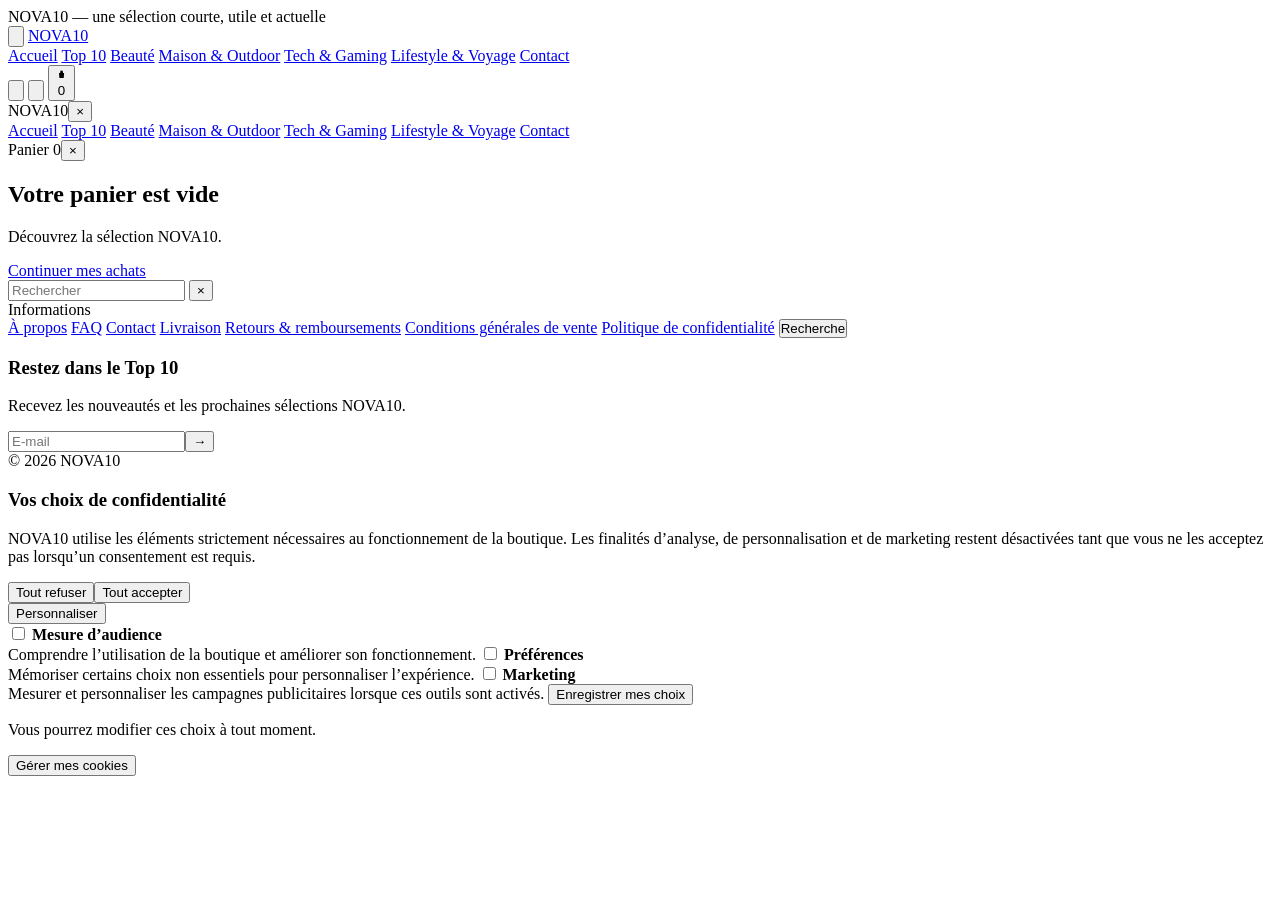
==== commit 93a614ef: "Load exact NOVA10 Final parity layer" ====
--- a/public/index.html
+++ b/public/index.html
@@ -7,6 +7,8 @@
   <title>NOVA10</title>
   <meta name="description" content="NOVA10 — une sélection courte, utile et actuelle. Découvrez le Top 10 beauté, maison, tech, gaming et lifestyle.">
   <link rel="stylesheet" href="/assets/nova10.css">
+  <link rel="stylesheet" href="/assets/shopify-horizon-compat.css">
+  <link rel="stylesheet" href="/assets/shopify-exact-parity.css?v=20260927-1">
 </head>
 <body>
   <div class="announcement">NOVA10 — une sélection courte, utile et actuelle</div>
@@ -98,11 +100,23 @@
   </footer>
 
   <div class="cookie-banner hidden" id="cookieBanner">
-    <h3>Votre confidentialité</h3>
-    <p>NOVA10 utilise uniquement les éléments nécessaires par défaut. Vous pouvez autoriser la mesure d’audience ou continuer sans traceurs non essentiels.</p>
+    <h3>Vos choix de confidentialité</h3>
+    <p>NOVA10 utilise les éléments strictement nécessaires au fonctionnement de la boutique. Les finalités d’analyse, de personnalisation et de marketing restent désactivées tant que vous ne les acceptez pas lorsqu’un consentement est requis.</p>
     <div class="cookie-actions"><button class="button secondary" data-consent="essential">Tout refuser</button><button class="button" data-consent="analytics">Tout accepter</button></div>
+    <button class="button secondary cookie-customize" id="cookieCustomize" type="button">Personnaliser</button>
+    <div class="cookie-preferences hidden" id="cookiePreferences">
+      <label><input id="cookieAnalytics" type="checkbox"> <span><strong>Mesure d’audience</strong><br>Comprendre l’utilisation de la boutique et améliorer son fonctionnement.</span></label>
+      <label><input id="cookiePrefs" type="checkbox"> <span><strong>Préférences</strong><br>Mémoriser certains choix non essentiels pour personnaliser l’expérience.</span></label>
+      <label><input id="cookieMarketing" type="checkbox"> <span><strong>Marketing</strong><br>Mesurer et personnaliser les campagnes publicitaires lorsque ces outils sont activés.</span></label>
+      <button class="button secondary" id="cookieSave" type="button">Enregistrer mes choix</button>
+    </div>
+    <p class="cookie-note">Vous pourrez modifier ces choix à tout moment.</p>
   </div>
+  <button id="cookieManage" class="cookie-manage hidden" type="button">Gérer mes cookies</button>
 
   <script src="/assets/nova10.js" defer></script>
+  <script src="/assets/shopify-horizon-compat.js" defer></script>
+  <script src="/assets/shopify-exact-parity.js?v=20260927-1" defer></script>
+  <script src="/assets/nova10-analytics-independent.js" defer></script>
 </body>
 </html>
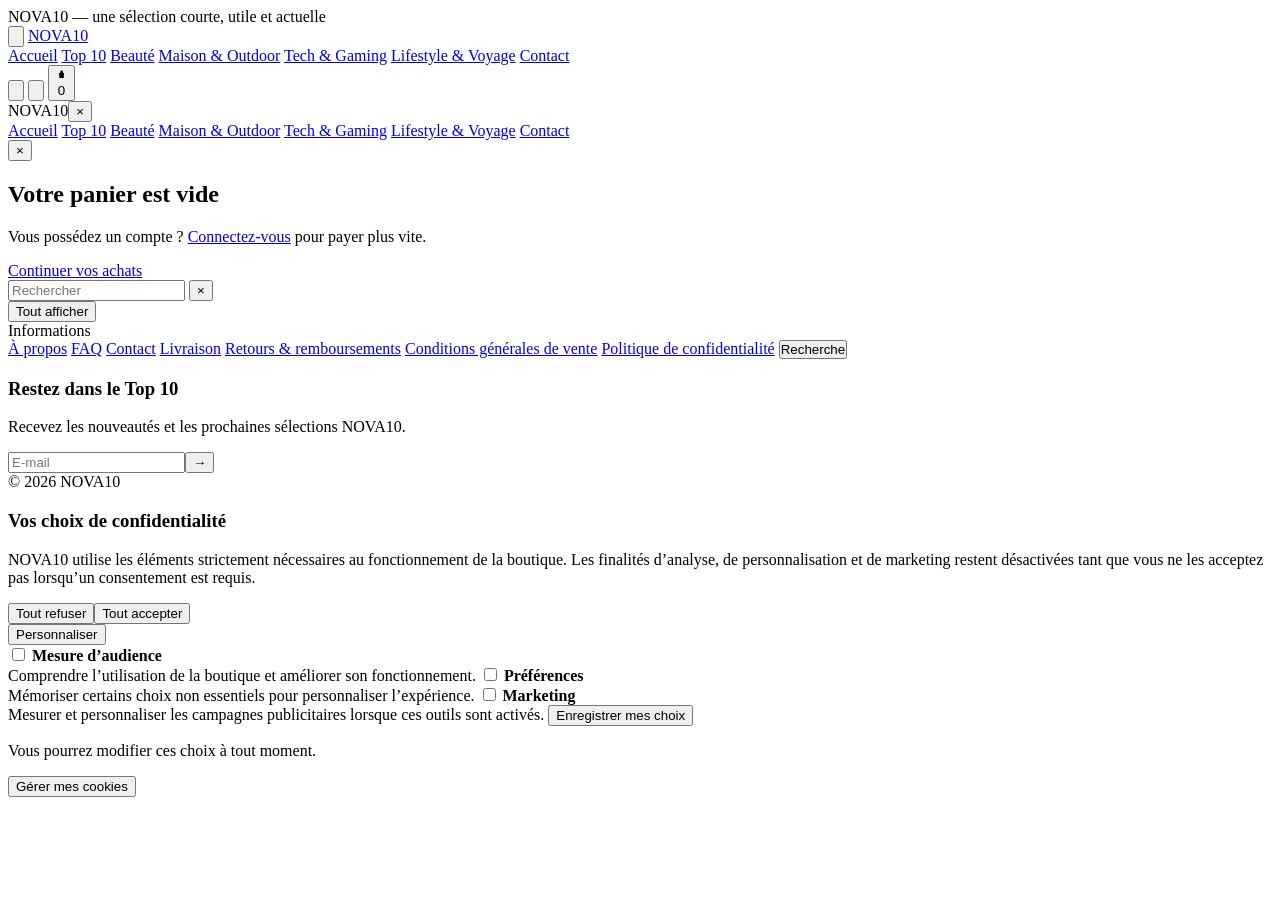
==== commit 6e756bcf: "Match exact Horizon search and empty cart markup" ====
--- a/public/index.html
+++ b/public/index.html
@@ -8,7 +8,8 @@
   <meta name="description" content="NOVA10 — une sélection courte, utile et actuelle. Découvrez le Top 10 beauté, maison, tech, gaming et lifestyle.">
   <link rel="stylesheet" href="/assets/nova10.css">
   <link rel="stylesheet" href="/assets/shopify-horizon-compat.css">
-  <link rel="stylesheet" href="/assets/shopify-exact-parity.css?v=20260927-1">
+  <link rel="stylesheet" href="/assets/shopify-exact-parity.css?v=20260927-2">
+  <link rel="stylesheet" href="/assets/shopify-exact-components.css?v=20260927-2">
 </head>
 <body>
   <div class="announcement">NOVA10 — une sélection courte, utile et actuelle</div>
@@ -59,17 +60,26 @@
   </aside>
 
   <aside class="drawer" id="cartDrawer" aria-label="Panier">
-    <div class="drawer-head"><span class="drawer-title">Panier <span class="cart-count" style="position:static">0</span></span><button class="drawer-close" id="cartClose" aria-label="Fermer">×</button></div>
-    <div class="drawer-body"><div class="cart-empty"><div><h2>Votre panier est vide</h2><p>Découvrez la sélection NOVA10.</p><a class="button" href="#/collection/top-10-nova10" onclick="document.getElementById('cartDrawer').classList.remove('open');document.getElementById('scrim').classList.remove('open');document.body.classList.remove('drawer-open')">Continuer mes achats</a></div></div></div>
+    <div class="drawer-head"><span></span><button class="drawer-close" id="cartClose" aria-label="Fermer">×</button></div>
+    <div class="drawer-body">
+      <div class="cart-empty">
+        <div>
+          <h2>Votre panier est vide</h2>
+          <p>Vous possédez un compte ? <a href="#/compte" data-account-placeholder>Connectez-vous</a> pour payer plus vite.</p>
+          <a class="button cart-items__empty-button" href="#/collection/top-10-nova10" onclick="document.getElementById('cartDrawer').classList.remove('open');document.getElementById('scrim').classList.remove('open');document.body.classList.remove('drawer-open')">Continuer vos achats</a>
+        </div>
+      </div>
+    </div>
   </aside>
 
-  <section class="search-panel" id="searchPanel" aria-label="Recherche">
+  <section class="search-panel" id="searchPanel" aria-label="Recherche" role="dialog" aria-modal="true">
     <div class="nova-page">
       <div class="search-row">
-        <input class="search-input" id="siteSearch" type="search" placeholder="Rechercher" aria-label="Rechercher un produit">
+        <input class="search-input" id="siteSearch" type="search" placeholder="Rechercher" aria-label="Rechercher un produit" autocomplete="off">
         <button class="icon-btn" id="searchClose" type="button" aria-label="Fermer la recherche">×</button>
       </div>
       <div class="search-results" id="searchResults"></div>
+      <div class="search-view-all"><button class="button" id="searchViewAll" type="button">Tout afficher</button></div>
     </div>
   </section>
 
@@ -116,7 +126,7 @@
 
   <script src="/assets/nova10.js" defer></script>
   <script src="/assets/shopify-horizon-compat.js" defer></script>
-  <script src="/assets/shopify-exact-parity.js?v=20260927-1" defer></script>
+  <script src="/assets/shopify-exact-parity.js?v=20260927-2" defer></script>
   <script src="/assets/nova10-analytics-independent.js" defer></script>
 </body>
 </html>
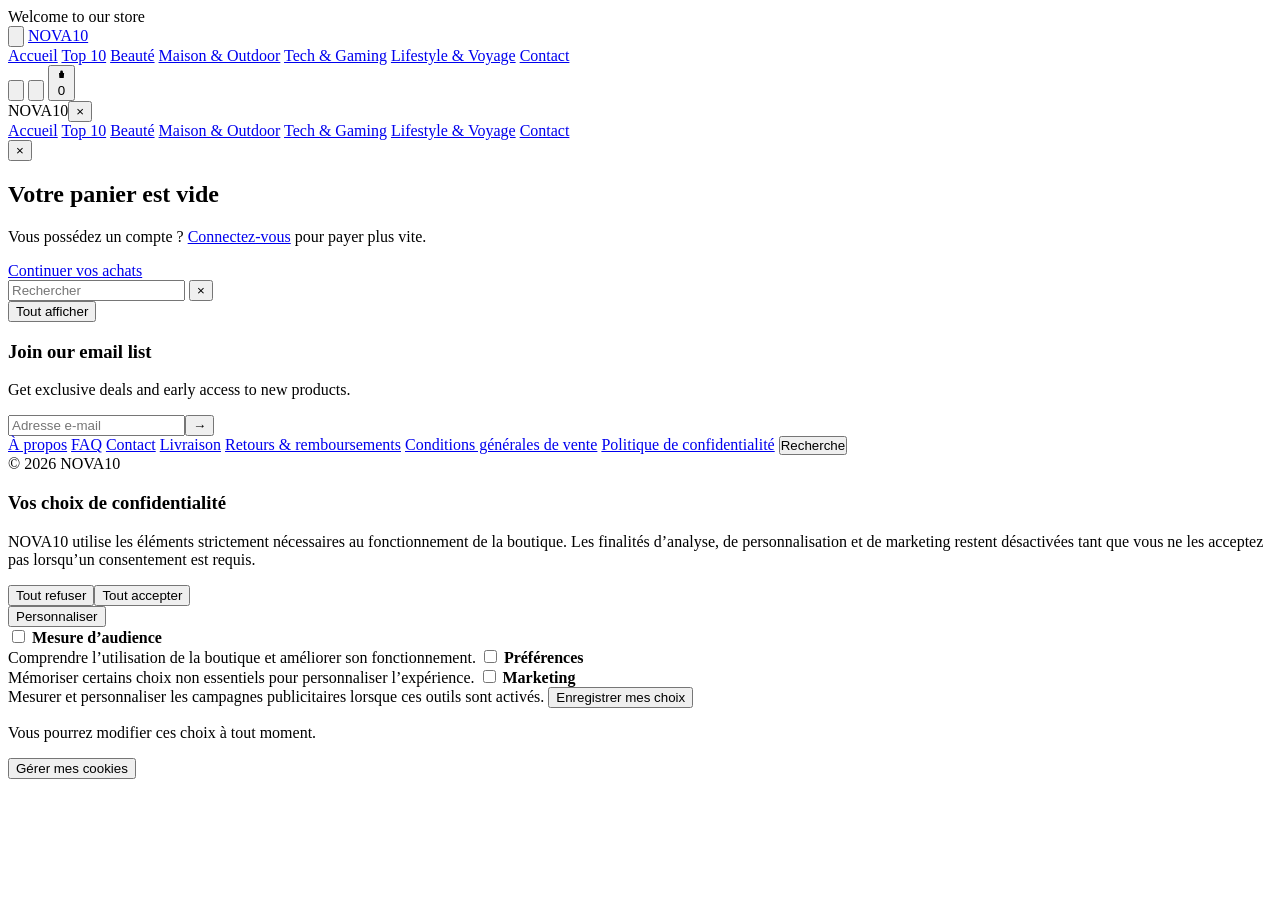
==== commit 5744e280: "Finalize NOVA10 storefront from Shopify visual reference" ====
--- a/public/index.html
+++ b/public/index.html
@@ -10,9 +10,10 @@
   <link rel="stylesheet" href="/assets/shopify-horizon-compat.css">
   <link rel="stylesheet" href="/assets/shopify-exact-parity.css?v=20260927-2">
   <link rel="stylesheet" href="/assets/shopify-exact-components.css?v=20260927-2">
+  <link rel="stylesheet" href="/assets/shopify-screenshot-parity.css?v=20260927-3">
 </head>
 <body>
-  <div class="announcement">NOVA10 — une sélection courte, utile et actuelle</div>
+  <div class="announcement">Welcome to our store</div>
 
   <header class="site-header">
     <div class="nova-page header-inner">
@@ -86,25 +87,26 @@
   <main id="app"></main>
 
   <footer class="site-footer">
-    <div class="nova-page footer-main">
-      <div class="footer-info">
-        <div class="footer-menu-title">Informations</div>
-        <nav class="footer-links" aria-label="Informations">
-          <a href="#/apropos">À propos</a>
-          <a href="#/faq">FAQ</a>
-          <a href="#/contact">Contact</a>
-          <a href="#/livraison">Livraison</a>
-          <a href="#/retours">Retours &amp; remboursements</a>
-          <a href="#/cgv">Conditions générales de vente</a>
-          <a href="#/confidentialite">Politique de confidentialité</a>
-          <button class="tool-btn" type="button" onclick="document.getElementById('searchOpen').click()" style="text-align:left;padding:0">Recherche</button>
-        </nav>
+    <div class="nova-page footer-main screenshot-newsletter">
+      <div class="footer-info newsletter-copy">
+        <h3>Join our email list</h3>
+        <p>Get exclusive deals and early access to new products.</p>
       </div>
-      <div class="newsletter">
-        <h3>Restez dans le Top 10</h3>
-        <p>Recevez les nouveautés et les prochaines sélections NOVA10.</p>
-        <form class="email-pill" id="newsletterForm"><input type="email" aria-label="E-mail" placeholder="E-mail" required><button type="submit" aria-label="S’inscrire">→</button></form>
+      <div class="newsletter newsletter-form-only">
+        <form class="email-pill" id="newsletterForm"><input type="email" aria-label="Adresse e-mail" placeholder="Adresse e-mail" required><button type="submit" aria-label="S’inscrire">→</button></form>
       </div>
+    </div>
+    <div class="nova-page footer-secondary">
+      <nav class="footer-links" aria-label="Informations">
+        <a href="#/apropos">À propos</a>
+        <a href="#/faq">FAQ</a>
+        <a href="#/contact">Contact</a>
+        <a href="#/livraison">Livraison</a>
+        <a href="#/retours">Retours &amp; remboursements</a>
+        <a href="#/cgv">Conditions générales de vente</a>
+        <a href="#/confidentialite">Politique de confidentialité</a>
+        <button class="tool-btn" type="button" onclick="document.getElementById('searchOpen').click()" style="text-align:left;padding:0">Recherche</button>
+      </nav>
     </div>
     <div class="nova-page footer-utils">© 2026 NOVA10</div>
   </footer>
@@ -127,6 +129,7 @@
   <script src="/assets/nova10.js" defer></script>
   <script src="/assets/shopify-horizon-compat.js" defer></script>
   <script src="/assets/shopify-exact-parity.js?v=20260927-2" defer></script>
+  <script src="/assets/shopify-screenshot-parity.js?v=20260927-3" defer></script>
   <script src="/assets/nova10-analytics-independent.js" defer></script>
 </body>
 </html>
